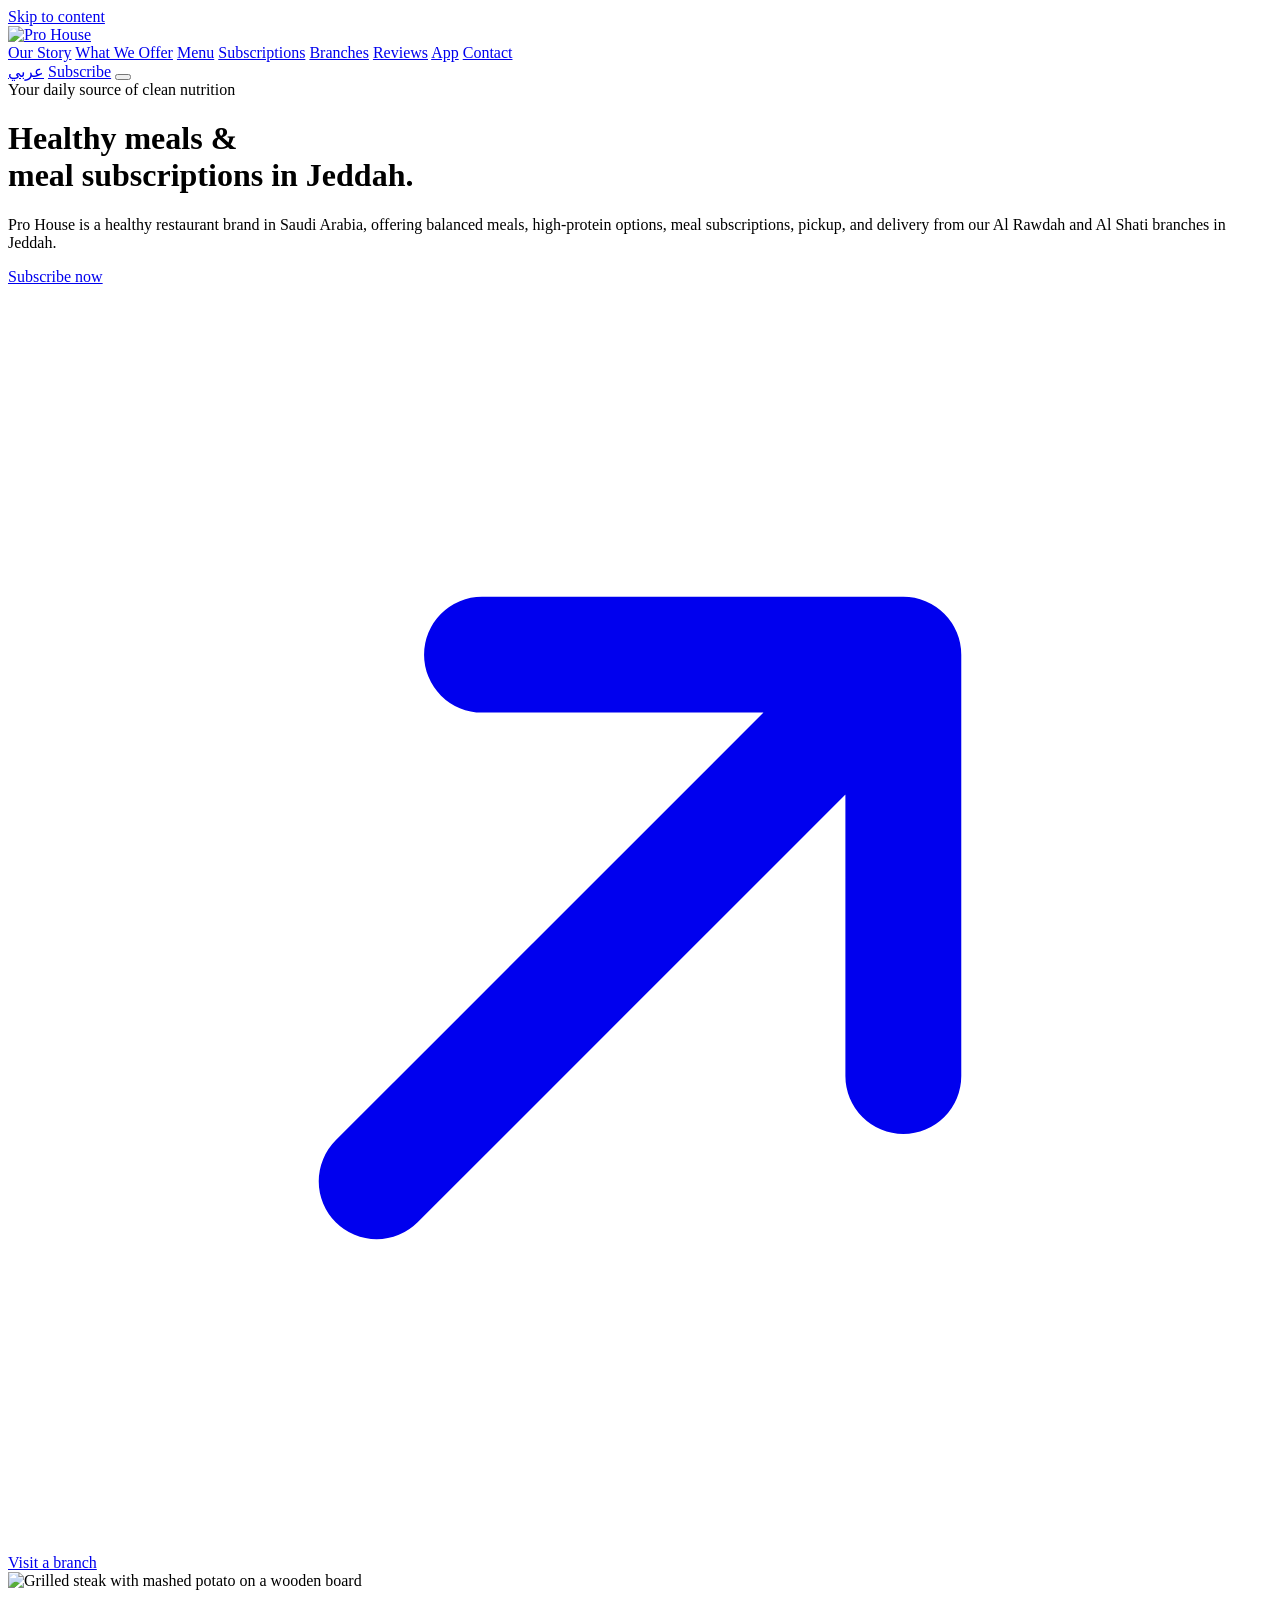
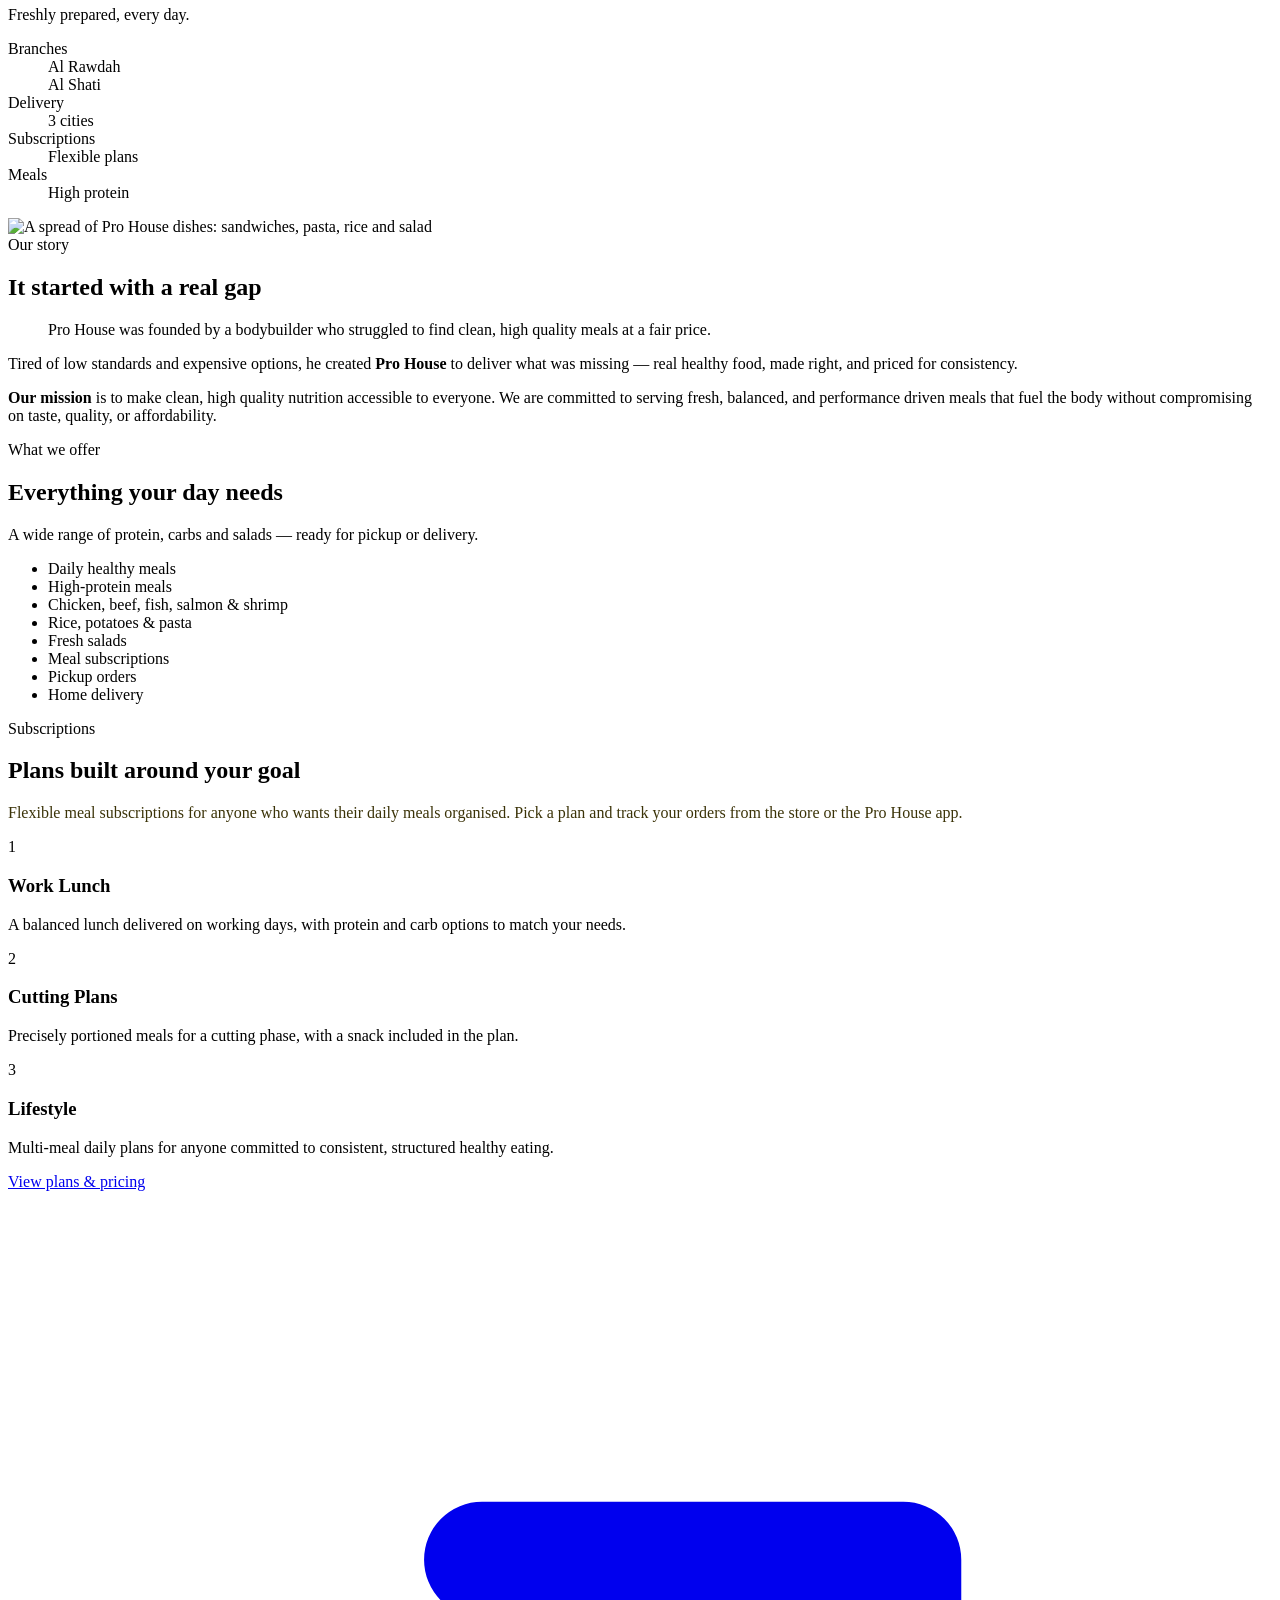
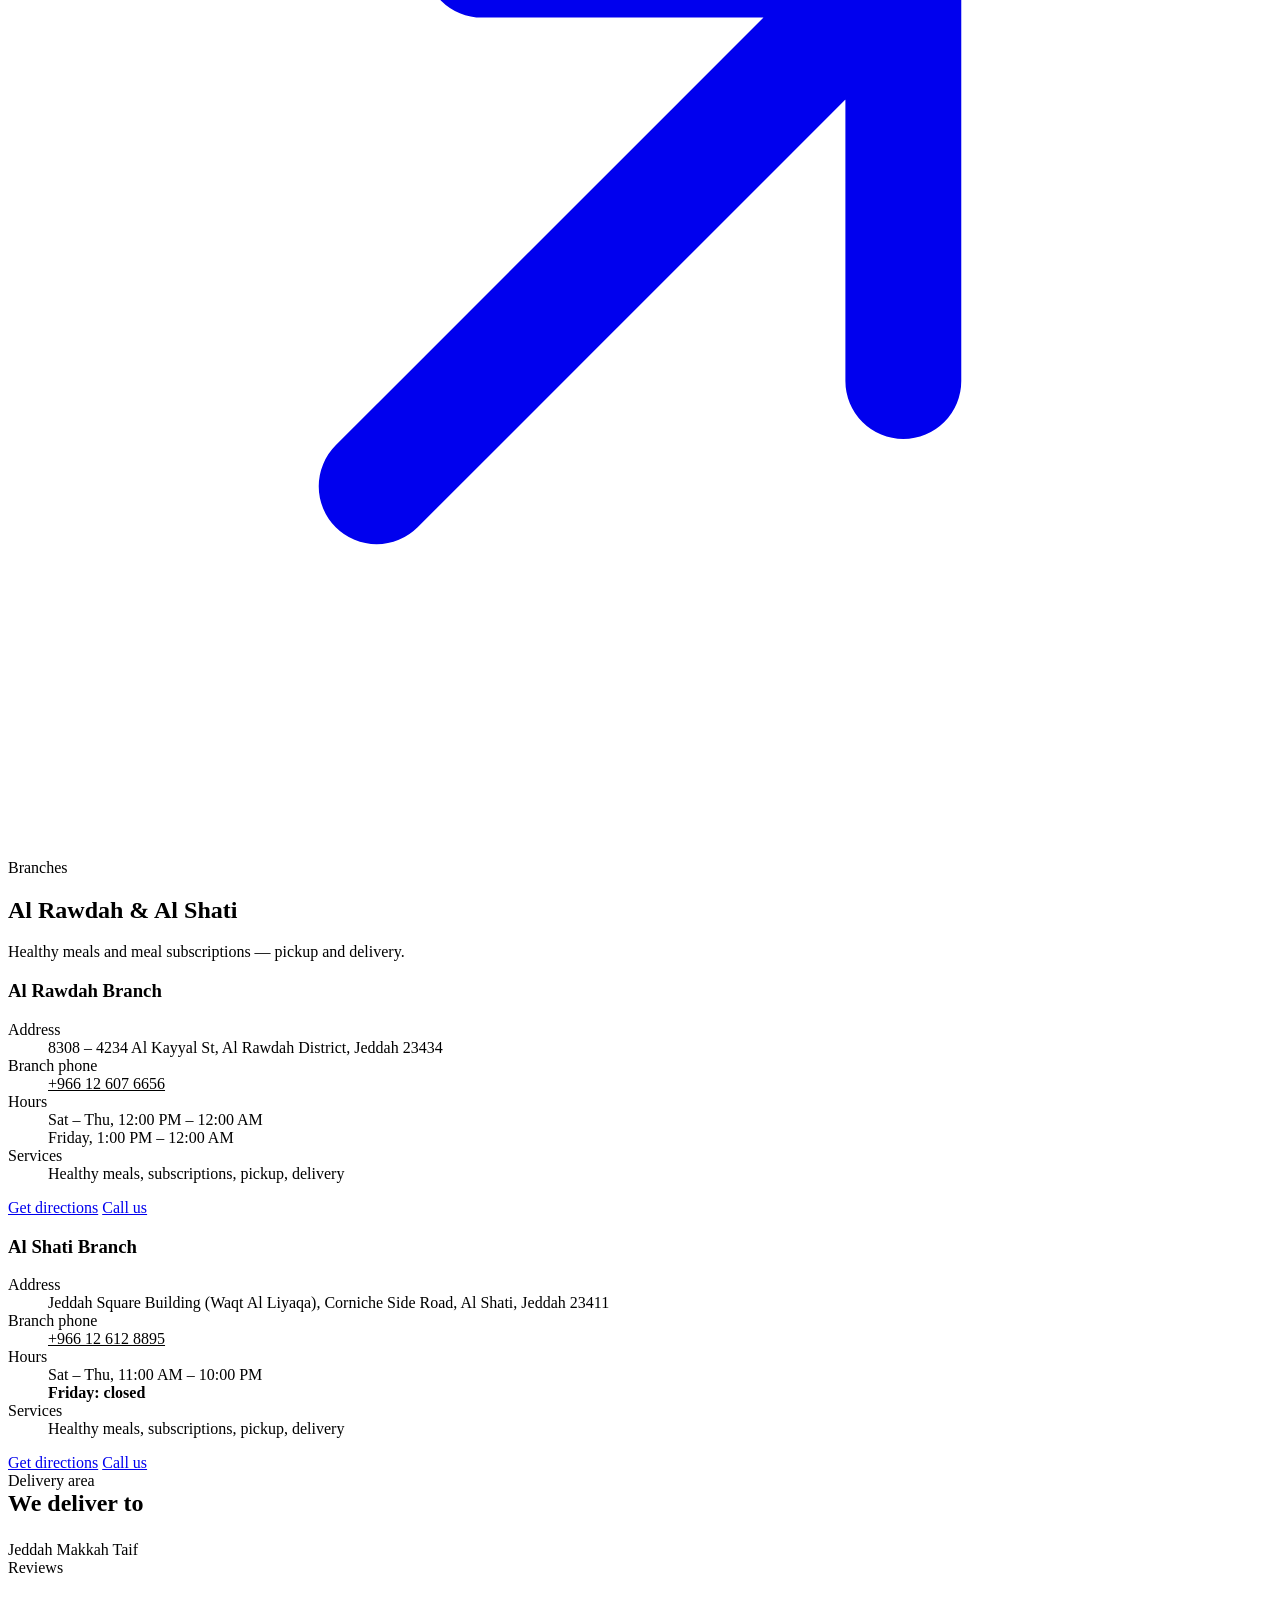
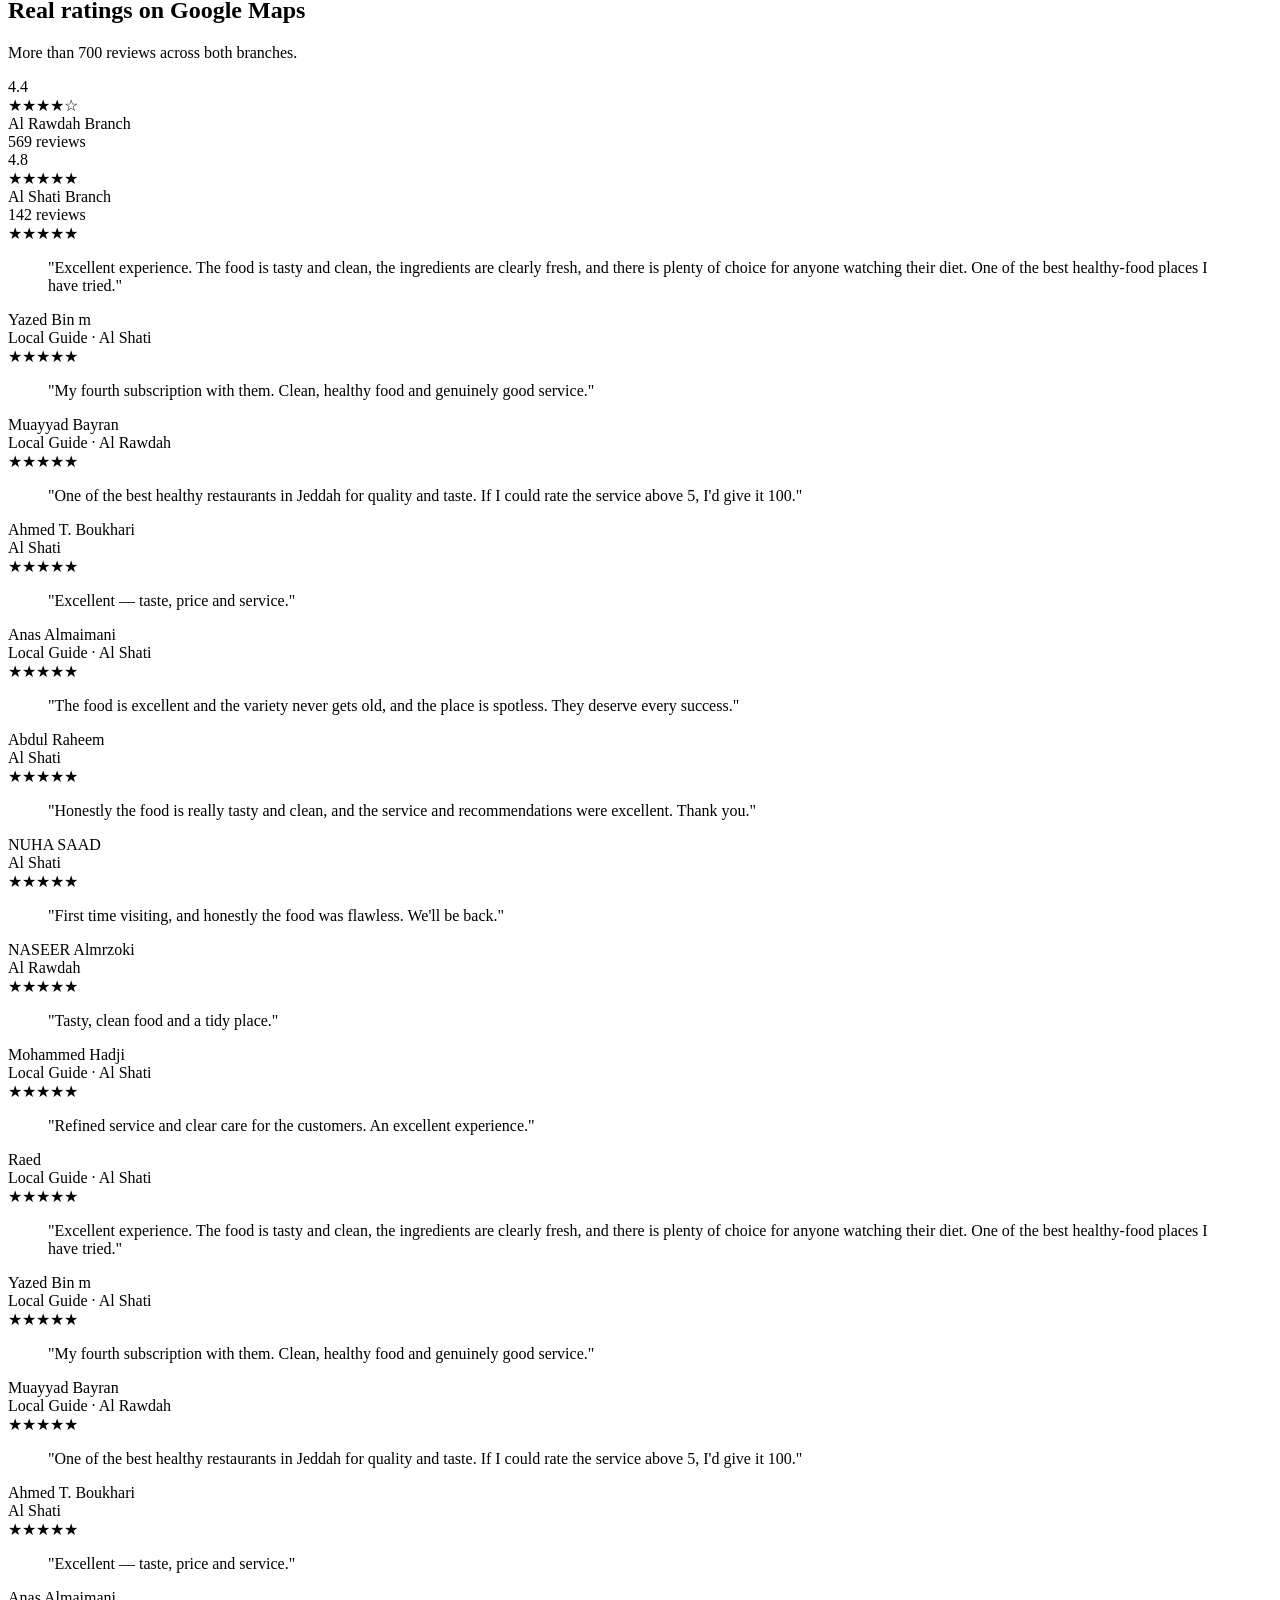
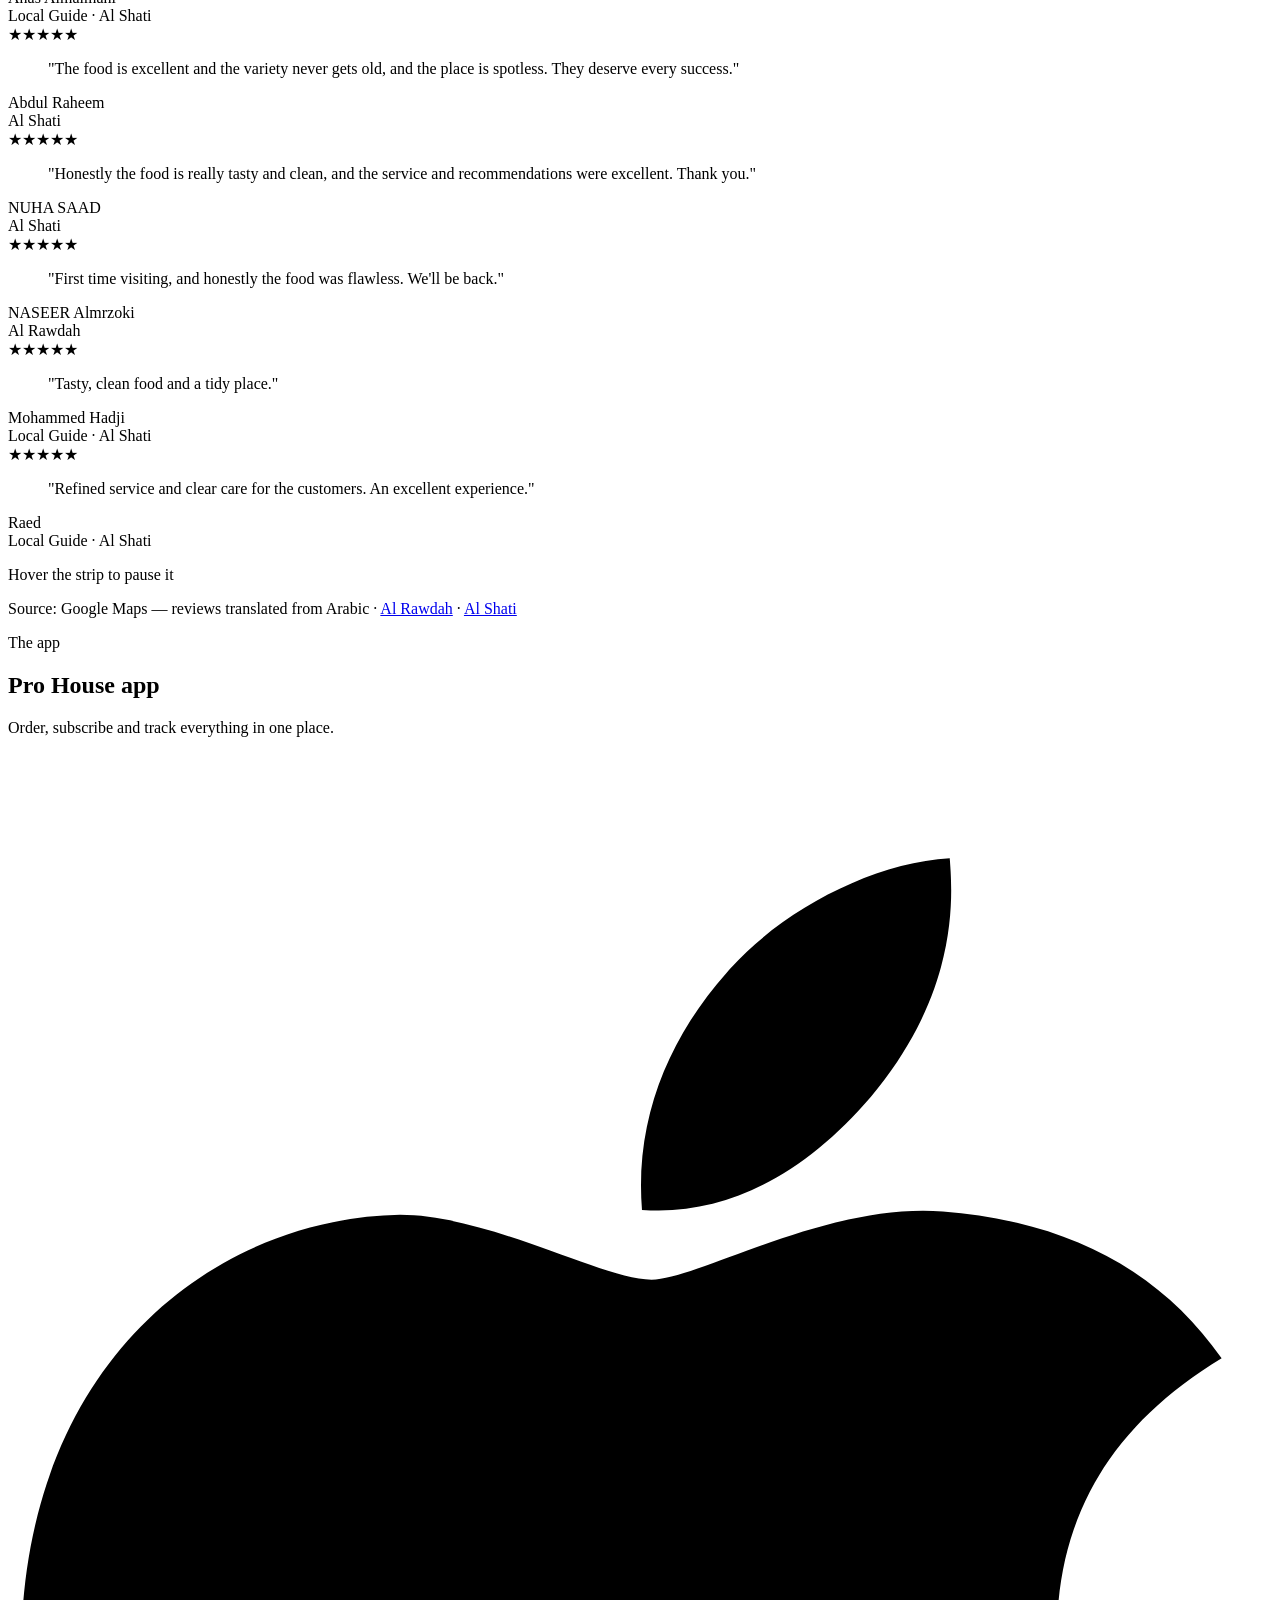
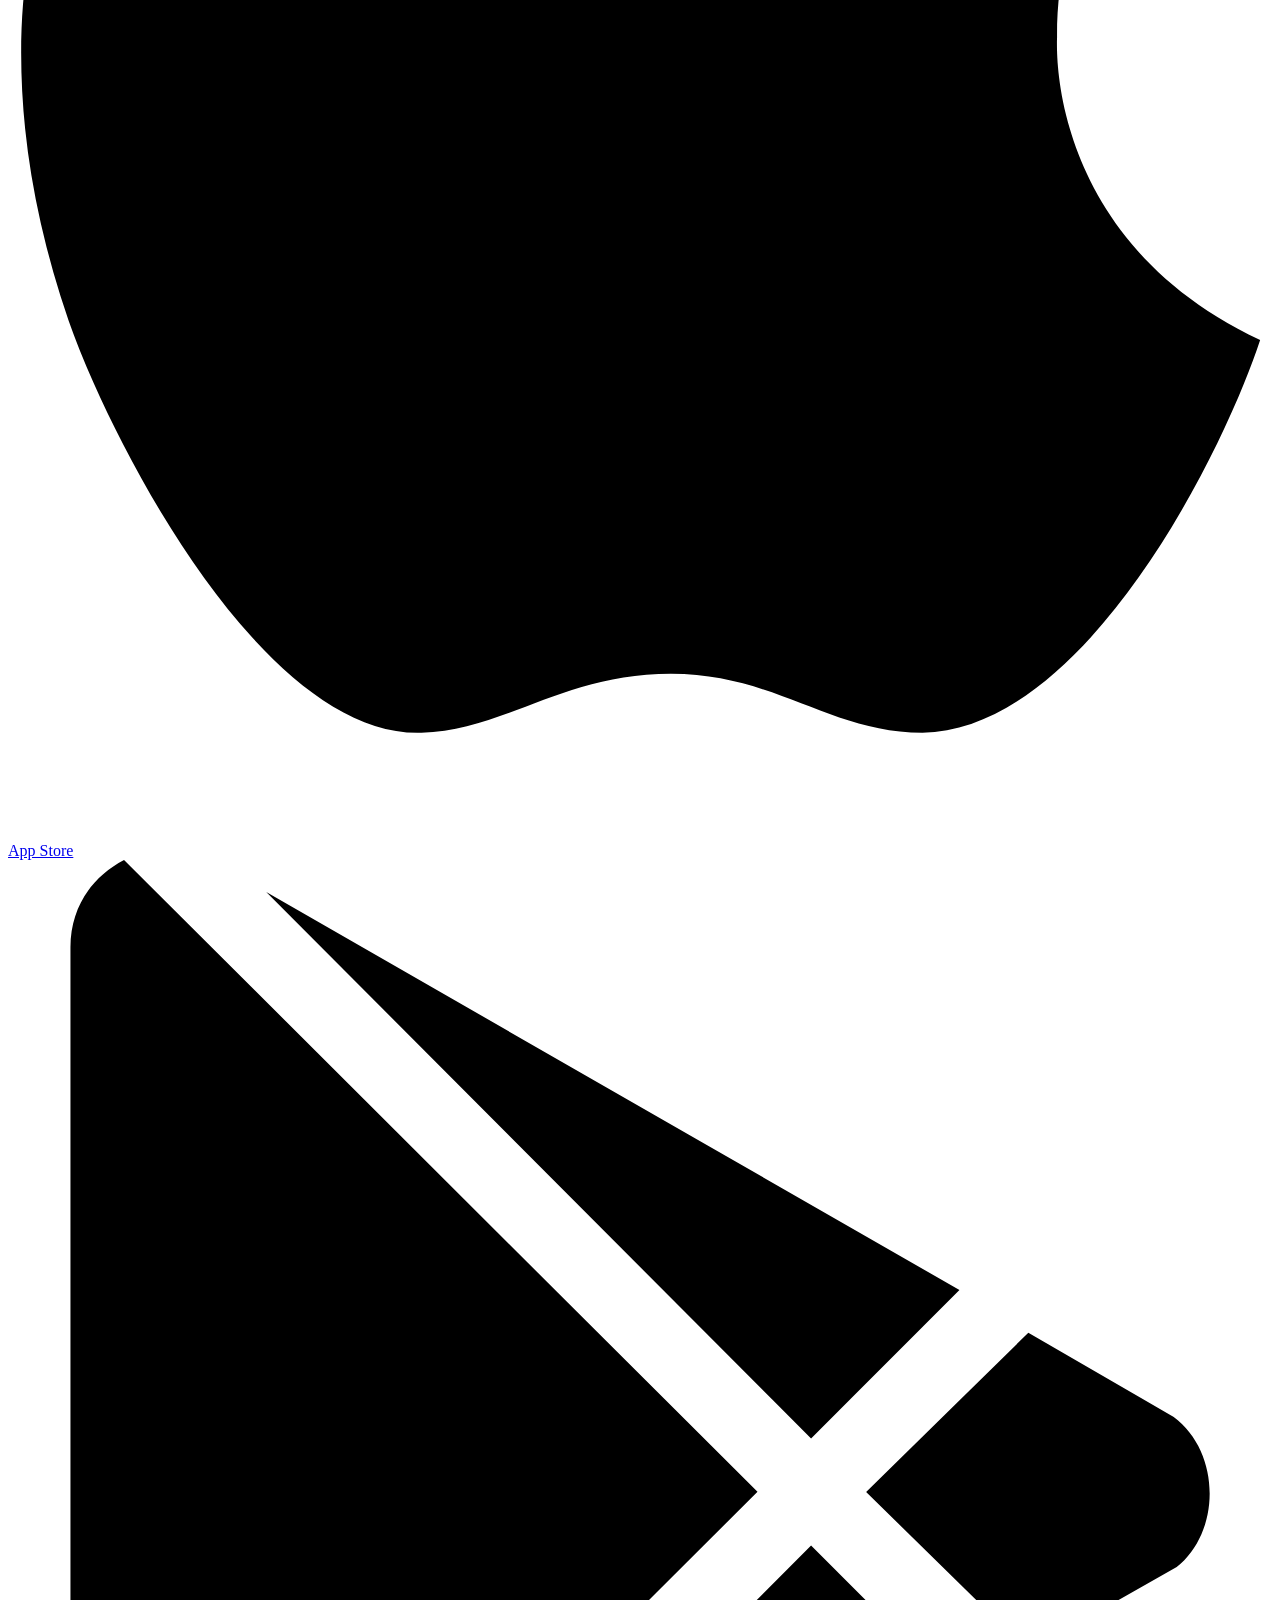
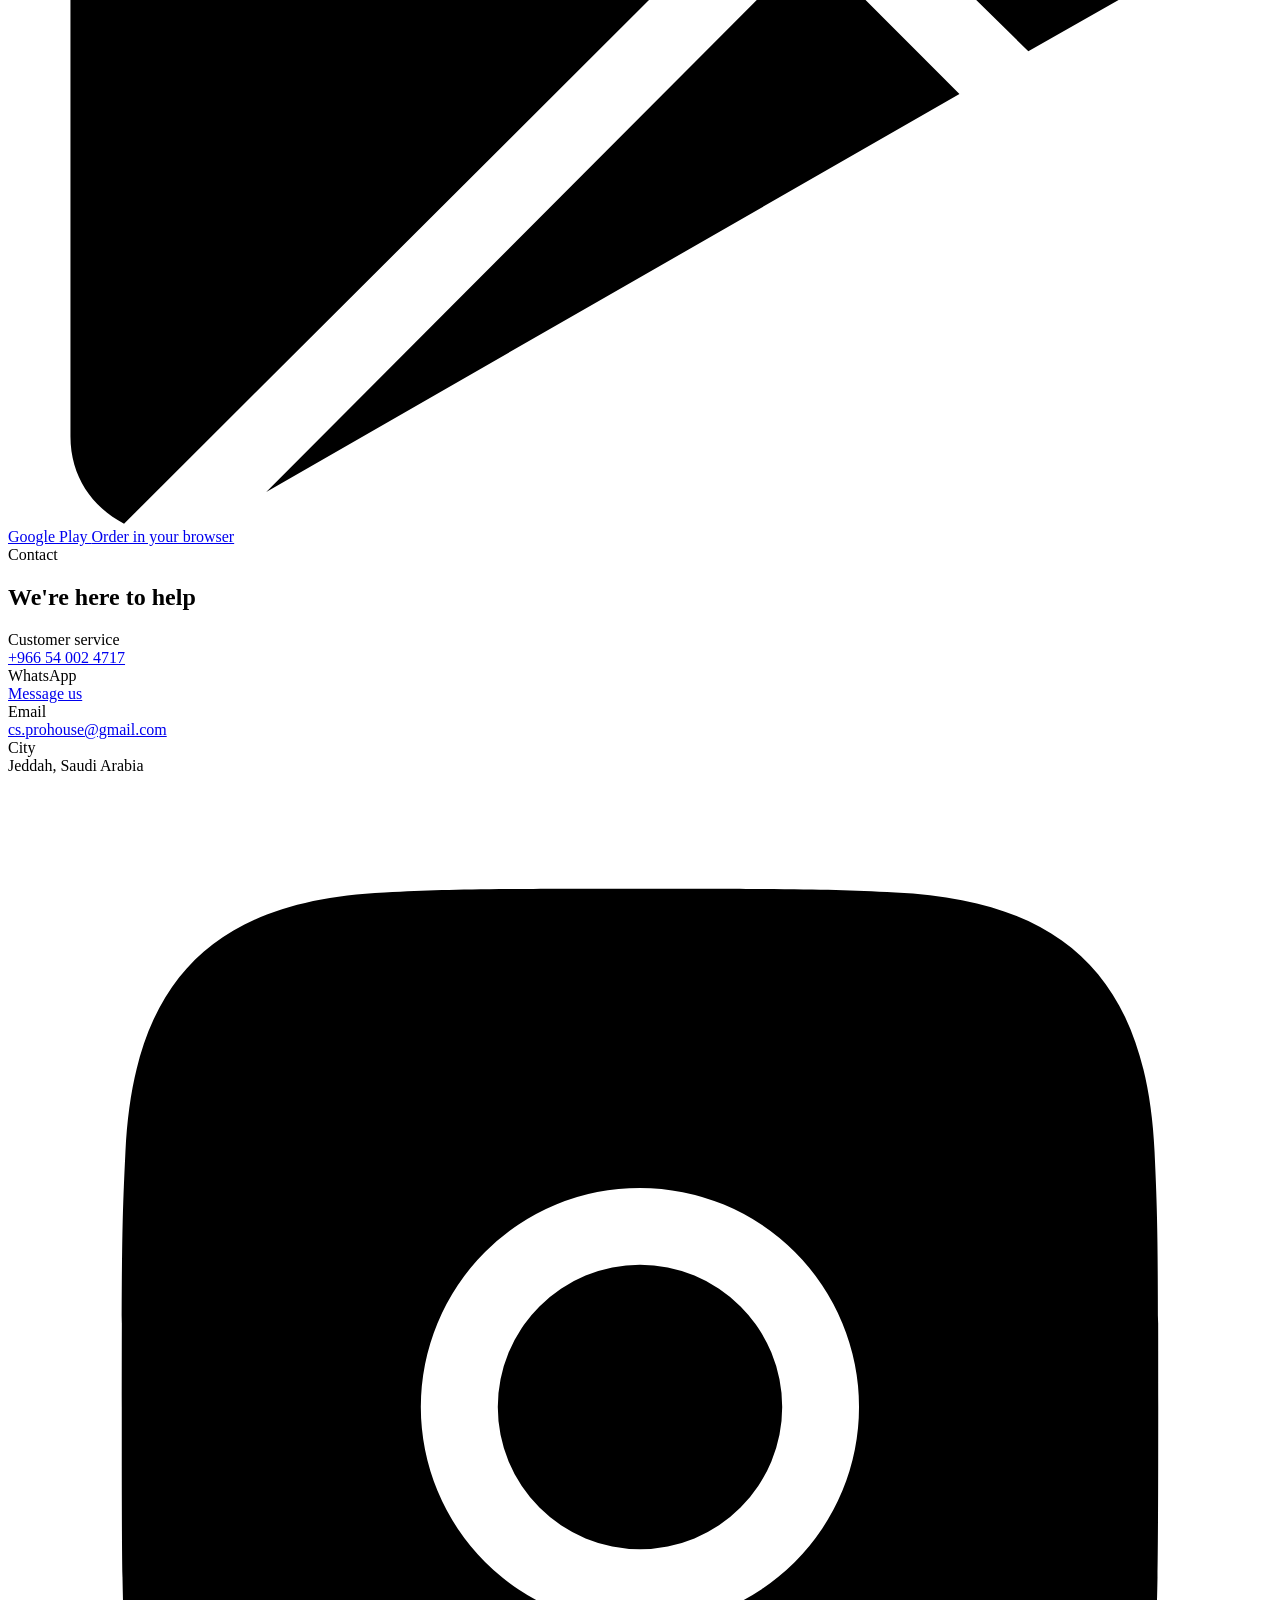
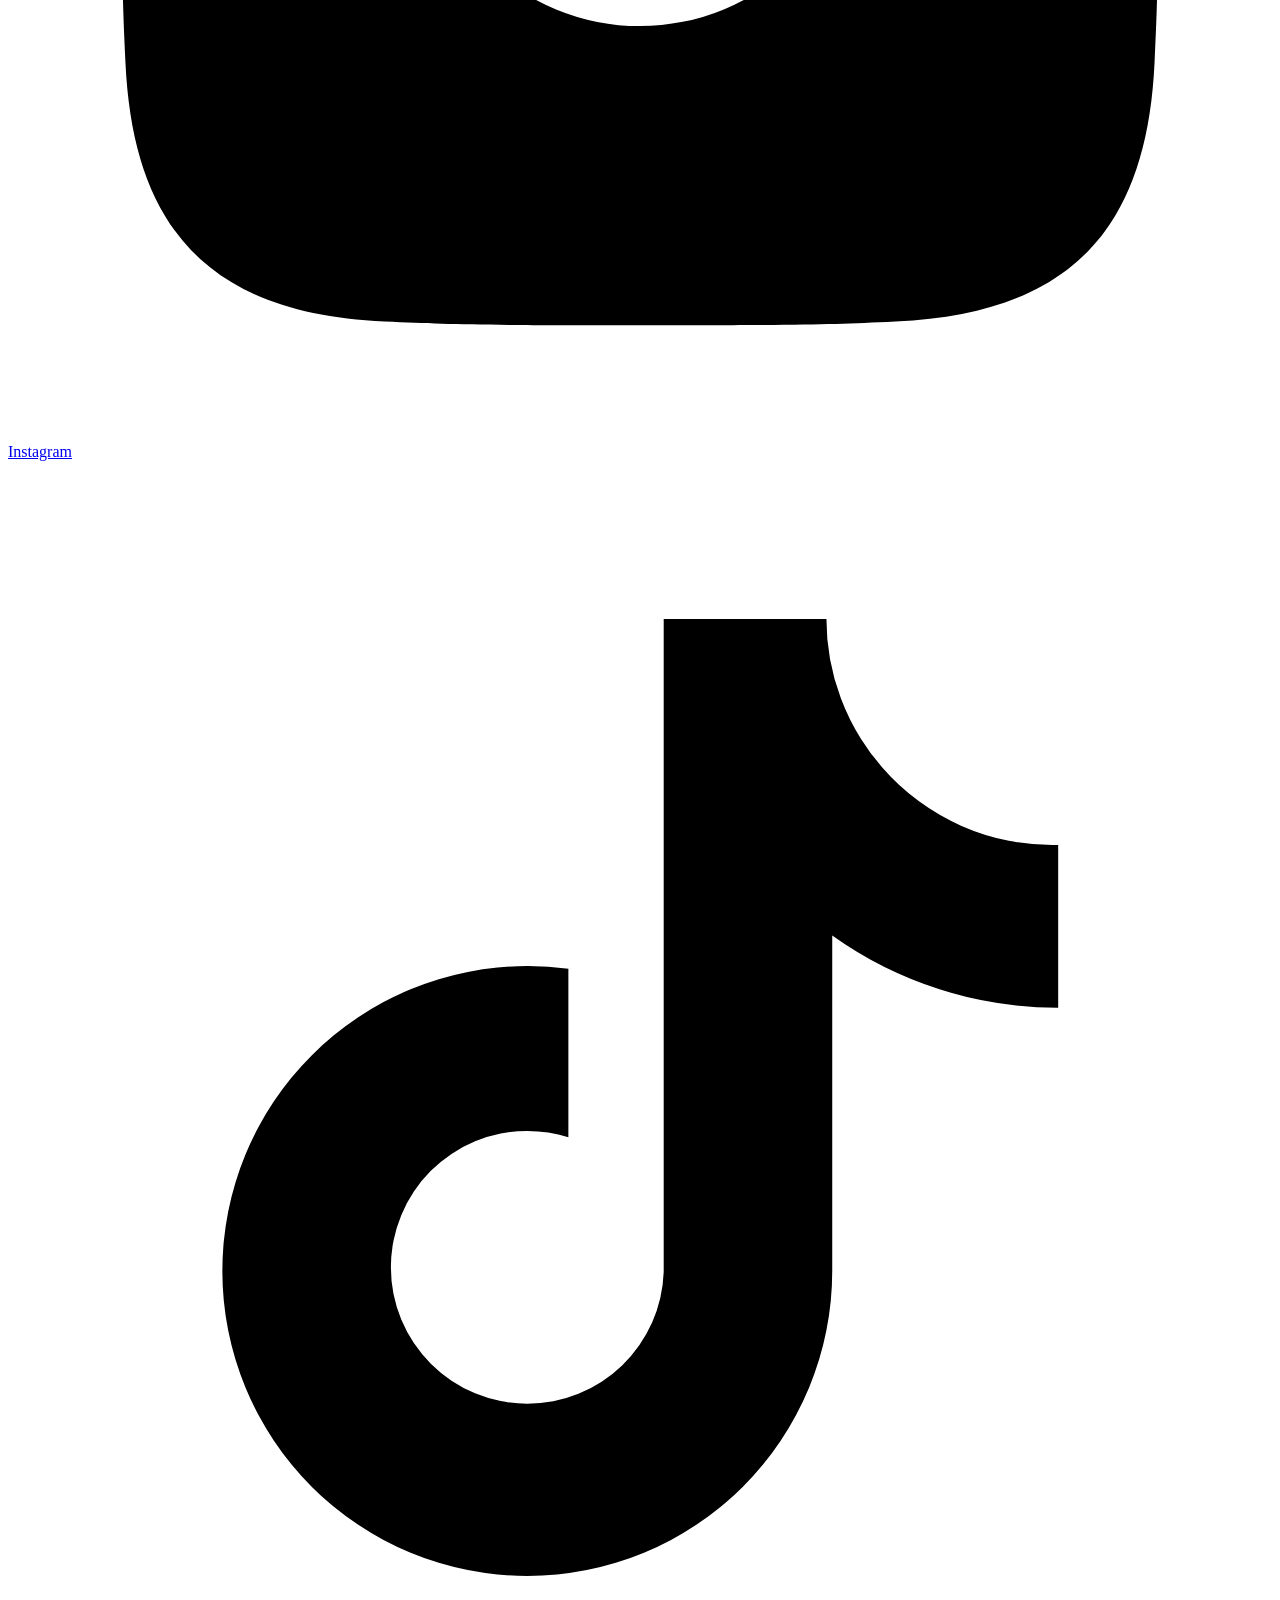
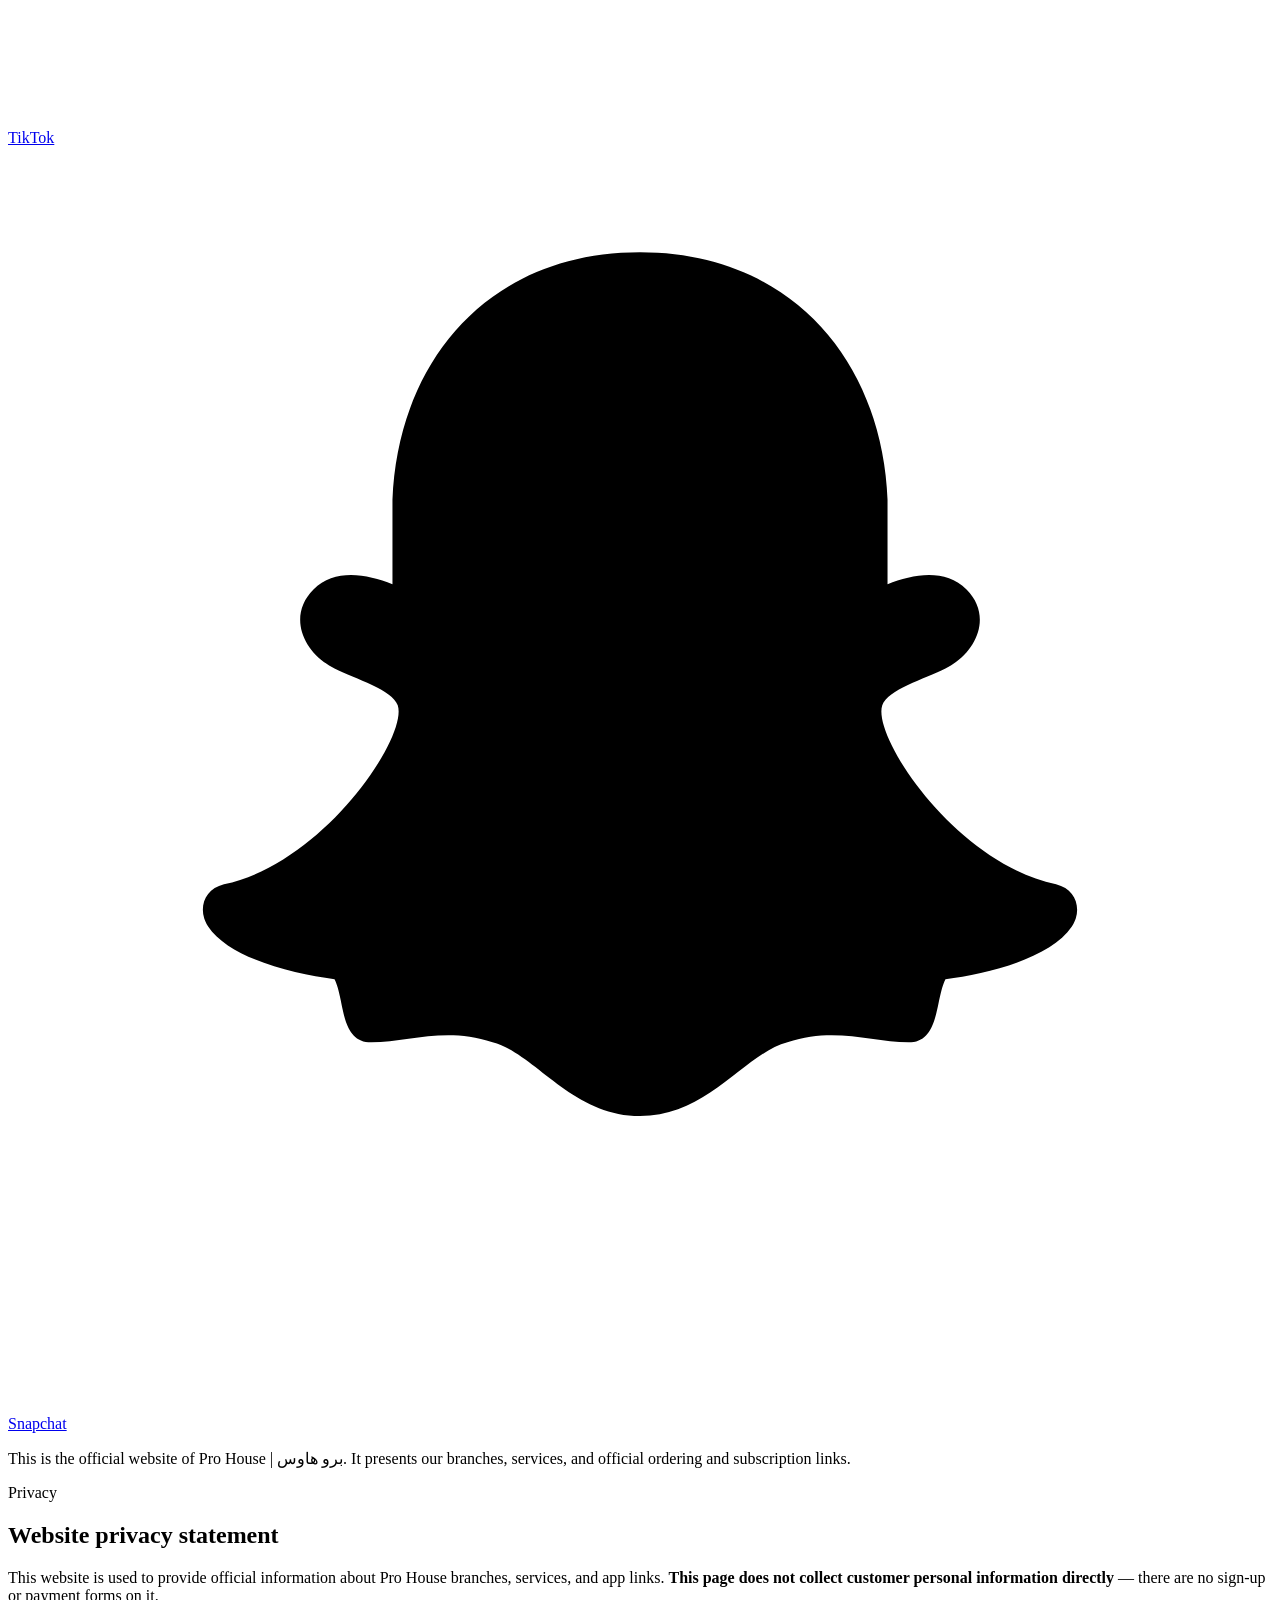
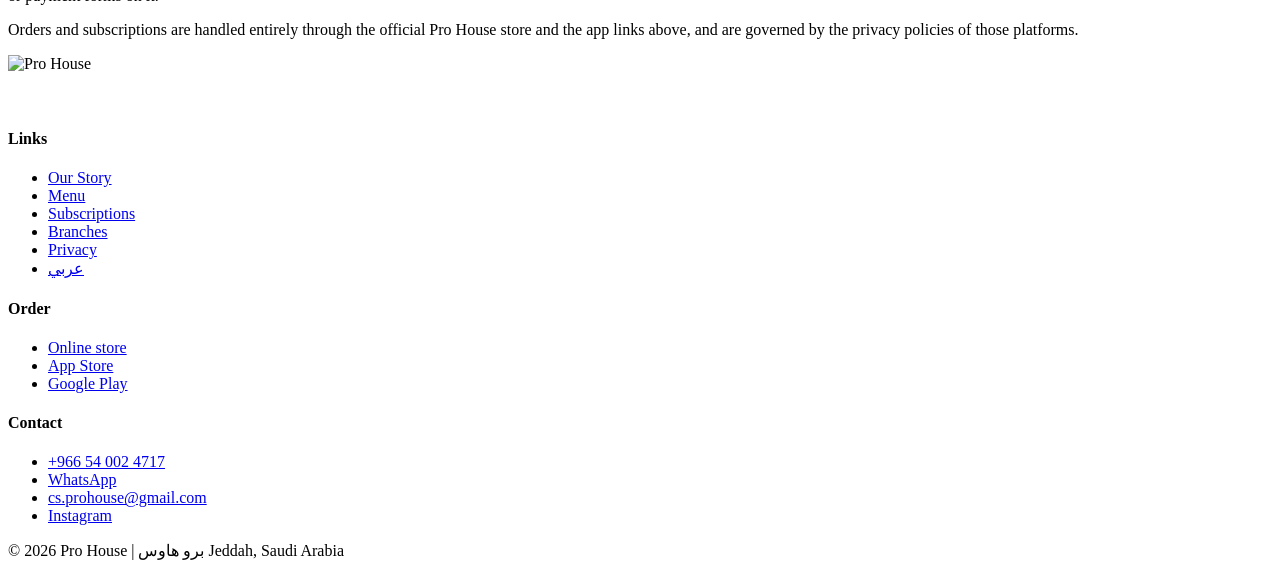
==== en/index.html @ 632ef882 "Improve local SEO and add branch landing pages" ====
<!DOCTYPE html>
<html lang="en" dir="ltr">
<head>
<meta charset="utf-8">
<meta name="viewport" content="width=device-width, initial-scale=1">

<!-- Live at https://prohouse-sa.github.io/en/
     If a custom domain is added later, search-and-replace that base URL here and in /index.html. -->

<meta name="google-site-verification" content="ZWYsqVeYjbXwPTWM77rFlO5Q5-U6uEDEeo4cfFVVYhA" />
<meta name="google-site-verification" content="vjXMc3RIHOM3m92mBqz0bJLC3P2terDLn8IVDStw_hU" />
<meta name="google-site-verification" content="google9a8d7f610cfa679c" />

<!-- Automatic Realtime Web Analytics -->
<script defer src="https://cdn.counter.dev/script.js" data-id="prohouse-sa" data-utcoffset="3"></script>
<script async src="https://www.googletagmanager.com/gtag/js?id=G-NGX6Q1TR8X"></script>
<script>
  window.dataLayer = window.dataLayer || [];
  function gtag(){dataLayer.push(arguments);}
  gtag('js', new Date());
  gtag('config', 'G-NGX6Q1TR8X');
</script>

<title>Healthy Meals &amp; Meal Subscriptions in Jeddah | Pro House</title>
<meta name="description" content="Pro House serves healthy high-protein meals and flexible meal subscriptions from Al Rawdah and Al Shati in Jeddah, with pickup and delivery.">
<link rel="canonical" href="https://prohouse-sa.github.io/en/">
<link rel="alternate" hreflang="ar" href="https://prohouse-sa.github.io/">
<link rel="alternate" hreflang="en" href="https://prohouse-sa.github.io/en/">
<link rel="alternate" hreflang="x-default" href="https://prohouse-sa.github.io/">

<meta property="og:type" content="website">
<meta property="og:locale" content="en_US">
<meta property="og:site_name" content="Pro House | برو هاوس">
<meta property="og:url" content="https://prohouse-sa.github.io/en/">
<meta property="og:title" content="Pro House — Clean, balanced nutrition in Jeddah">
<meta property="og:description" content="High-protein healthy meals and meal subscriptions. Delivery to Jeddah, Makkah and Taif.">
<meta property="og:image" content="https://prohouse-sa.github.io/assets/brand/og-image.jpg">
<meta name="twitter:card" content="summary_large_image">
<meta name="twitter:title" content="Healthy Meals &amp; Meal Subscriptions in Jeddah | Pro House">
<meta name="twitter:description" content="Healthy high-protein meals and meal subscriptions from two Jeddah branches.">
<meta name="twitter:image" content="https://prohouse-sa.github.io/assets/brand/og-image.jpg">
<meta name="theme-color" content="#F7DC4E">

<link rel="icon" href="../assets/brand/icon.png">
<link rel="apple-touch-icon" href="../assets/brand/icon-large.png">
<link rel="preload" as="image" href="../assets/brand/food-hero-en.jpg" fetchpriority="high">

<link rel="preconnect" href="https://fonts.googleapis.com">
<link rel="preconnect" href="https://fonts.gstatic.com" crossorigin>
<link rel="stylesheet" href="https://fonts.googleapis.com/css2?family=Anton&family=IBM+Plex+Sans+Arabic:wght@400;500;600;700&display=swap">
<link rel="stylesheet" href="../assets/style.css">
</head>
<body>

<a class="skip" href="#main">Skip to content</a>

<header class="site-header">
  <div class="wrap nav-bar">
    <a class="brand" href="#" aria-label="Pro House — home">
      <img src="../assets/brand/logo-on-light.png" alt="Pro House" width="85" height="56">
    </a>

    <nav class="nav-links" id="nav" aria-label="Main navigation">
      <a href="#story">Our Story</a>
      <a href="#offer">What We Offer</a>
      <a href="../menu/">Menu</a>
      <a href="#plans">Subscriptions</a>
      <a href="#branches">Branches</a>
      <a href="#reviews">Reviews</a>
      <a href="#app">App</a>
      <a href="#contact">Contact</a>
    </nav>

    <div class="nav-actions">
      <a class="lang-link" href="../" hreflang="ar" lang="ar">عربي</a>
      <a class="btn btn-yellow btn-sm" href="https://app.techrar.com/prohouse" target="_blank" rel="noopener">Subscribe</a>
      <button class="nav-toggle" aria-label="Menu" aria-expanded="false" aria-controls="nav">
        <span></span><span></span><span></span>
      </button>
    </div>
  </div>
</header>

<main id="main">

  <!-- ================================================= hero -->
  <div class="hero">
    <div class="blob hero-blob" aria-hidden="true"></div>
    <div class="dots hero-dots" aria-hidden="true"></div>

    <div class="wrap hero-inner">
      <div class="reveal">
        <span class="kicker">Your daily source of clean nutrition</span>
        <h1 class="display">Healthy meals &amp;<br>meal subscriptions in Jeddah.</h1>
        <p class="lede">
          Pro House is a healthy restaurant brand in Saudi Arabia, offering balanced meals,
          high-protein options, meal subscriptions, pickup, and delivery from our Al Rawdah
          and Al Shati branches in Jeddah.
        </p>
        <div class="hero-cta">
          <a class="btn btn-primary" href="https://app.techrar.com/prohouse" target="_blank" rel="noopener">
            Subscribe now
            <svg viewBox="0 0 24 24" aria-hidden="true"><path d="M7 17L17 7M17 7H9M17 7v8" stroke="currentColor" stroke-width="2.2" fill="none" stroke-linecap="round" stroke-linejoin="round"/></svg>
          </a>
          <a class="btn btn-outline" href="#branches">Visit a branch</a>
        </div>
      </div>

      <div class="hero-media wide reveal d1">
        <img src="../assets/brand/food-hero-en.jpg" alt="Grilled steak with mashed potato on a wooden board" width="635" height="572" fetchpriority="high">
        <p class="hero-badge">Freshly prepared, every day.</p>
      </div>
    </div>

    <div class="wrap">
      <dl class="facts reveal">
        <div><dt>Branches</dt><dd>Al Rawdah<br>Al Shati</dd></div>
        <div><dt>Delivery</dt><dd>3 cities</dd></div>
        <div><dt>Subscriptions</dt><dd>Flexible plans</dd></div>
        <div><dt>Meals</dt><dd>High protein</dd></div>
      </dl>
    </div>
  </div>

  <!-- ================================================= story -->
  <section id="story" class="band-cream">
    <div class="wrap story">
      <div class="story-media reveal">
        <img src="../assets/brand/food-story.jpg" alt="A spread of Pro House dishes: sandwiches, pasta, rice and salad" width="798" height="792" loading="lazy">
      </div>
      <div class="reveal d1">
        <span class="eyebrow">Our story</span>
        <h2 class="sec-title">It started with a real gap</h2>
        <blockquote>
          Pro House was founded by a bodybuilder who struggled to find clean,
          high quality meals at a fair price.
        </blockquote>
        <div class="prose">
          <p>
            Tired of low standards and expensive options, he created <strong>Pro House</strong>
            to deliver what was missing — real healthy food, made right, and priced for
            consistency.
          </p>
          <p>
            <strong>Our mission</strong> is to make clean, high quality nutrition accessible to
            everyone. We are committed to serving fresh, balanced, and performance driven meals
            that fuel the body without compromising on taste, quality, or affordability.
          </p>
        </div>
      </div>
    </div>
  </section>

  <!-- ================================================= offer -->
  <section id="offer">
    <div class="wrap">
      <div class="sec-head reveal">
        <span class="eyebrow">What we offer</span>
        <h2 class="sec-title">Everything your day needs</h2>
        <p class="sec-lede">A wide range of protein, carbs and salads — ready for pickup or delivery.</p>
      </div>
      <ul class="offer reveal d1">
        <li>Daily healthy meals</li>
        <li>High-protein meals</li>
        <li>Chicken, beef, fish, salmon &amp; shrimp</li>
        <li>Rice, potatoes &amp; pasta</li>
        <li>Fresh salads</li>
        <li>Meal subscriptions</li>
        <li>Pickup orders</li>
        <li>Home delivery</li>
      </ul>
    </div>
  </section>

  <!-- ================================================= plans -->
  <section id="plans" class="band-yellow">
    <div class="wrap">
      <div class="sec-head reveal">
        <span class="eyebrow">Subscriptions</span>
        <h2 class="sec-title">Plans built around your goal</h2>
        <p class="sec-lede" style="color:#3B3308">
          Flexible meal subscriptions for anyone who wants their daily meals organised.
          Pick a plan and track your orders from the store or the Pro House app.
        </p>
      </div>

      <div class="grid grid-3">
        <article class="card reveal">
          <div class="card-num" aria-hidden="true">1</div>
          <h3>Work Lunch</h3>
          <p>A balanced lunch delivered on working days, with protein and carb options to match your needs.</p>
        </article>
        <article class="card reveal d1">
          <div class="card-num" aria-hidden="true">2</div>
          <h3>Cutting Plans</h3>
          <p>Precisely portioned meals for a cutting phase, with a snack included in the plan.</p>
        </article>
        <article class="card reveal d2">
          <div class="card-num" aria-hidden="true">3</div>
          <h3>Lifestyle</h3>
          <p>Multi-meal daily plans for anyone committed to consistent, structured healthy eating.</p>
        </article>
      </div>

      <div class="hero-cta reveal d1" style="margin-top:var(--s7)">
        <a class="btn btn-primary" href="https://app.techrar.com/prohouse" target="_blank" rel="noopener">
          View plans &amp; pricing
          <svg viewBox="0 0 24 24" aria-hidden="true"><path d="M7 17L17 7M17 7H9M17 7v8" stroke="currentColor" stroke-width="2.2" fill="none" stroke-linecap="round" stroke-linejoin="round"/></svg>
        </a>
      </div>
    </div>
  </section>

  <!-- ================================================= branches -->
  <section id="branches">
    <div class="wrap">
      <div class="sec-head reveal">
        <span class="eyebrow">Branches</span>
        <h2 class="sec-title">Al Rawdah &amp; Al Shati</h2>
        <p class="sec-lede">Healthy meals and meal subscriptions — pickup and delivery.</p>
      </div>

      <div class="grid grid-2">
        <article class="card branch reveal">
          <h3>Al Rawdah Branch</h3>
          <dl>
            <div class="row"><dt>Address</dt><dd>8308 – 4234 Al Kayyal St, Al Rawdah District, Jeddah 23434</dd></div>
            <div class="row"><dt>Branch phone</dt><dd><a href="tel:+966126076656" style="color:inherit">+966 12 607 6656</a></dd></div>
            <div class="row"><dt>Hours</dt><dd>Sat – Thu, 12:00&nbsp;PM – 12:00&nbsp;AM<br>Friday, 1:00&nbsp;PM – 12:00&nbsp;AM</dd></div>
            <div class="row"><dt>Services</dt><dd>Healthy meals, subscriptions, pickup, delivery</dd></div>
          </dl>
          <div class="branch-actions">
            <a class="btn btn-yellow btn-sm" href="https://share.google/TN9PJQJbChfOfg7oV" target="_blank" rel="noopener">Get directions</a>
            <a class="btn btn-outline btn-sm" href="tel:+966126076656">Call us</a>
          </div>
        </article>

        <article class="card branch reveal d1">
          <h3>Al Shati Branch</h3>
          <dl>
            <div class="row"><dt>Address</dt><dd>Jeddah Square Building (Waqt Al Liyaqa), Corniche Side Road, Al Shati, Jeddah 23411</dd></div>
            <!-- Opening hours: replace this line once Ziyad confirms them -->
            <div class="row"><dt>Branch phone</dt><dd><a href="tel:+966126128895" style="color:inherit">+966 12 612 8895</a></dd></div>
            <div class="row"><dt>Hours</dt><dd>Sat – Thu, 11:00&nbsp;AM – 10:00&nbsp;PM<br><strong>Friday: closed</strong></dd></div>
            <div class="row"><dt>Services</dt><dd>Healthy meals, subscriptions, pickup, delivery</dd></div>
          </dl>
          <div class="branch-actions">
            <a class="btn btn-yellow btn-sm" href="https://g.co/kgs/Lj52D1W" target="_blank" rel="noopener">Get directions</a>
            <a class="btn btn-outline btn-sm" href="tel:+966126128895">Call us</a>
          </div>
        </article>
      </div>

      <div class="reveal d1" style="margin-top:var(--s8)">
        <span class="eyebrow">Delivery area</span>
        <h3 style="font-size:24px;font-weight:800;margin-top:var(--s3)">We deliver to</h3>
        <div class="cities">
          <span class="city">Jeddah</span>
          <span class="city">Makkah</span>
          <span class="city">Taif</span>
        </div>
      </div>
    </div>
  </section>

  <!-- ================================================= reviews -->
  <section id="reviews" class="band-cream">
    <div class="wrap">
      <div class="sec-head reveal">
        <span class="eyebrow">Reviews</span>
        <h2 class="sec-title">Real ratings on Google Maps</h2>
        <p class="sec-lede">More than 700 reviews across both branches.</p>
      </div>

      <div class="ratings reveal d1">
        <div class="rating-card">
          <div class="score">4.4</div>
          <div class="stars" aria-hidden="true">★★★★☆</div>
          <div class="who">Al Rawdah Branch</div>
          <div class="count">569 reviews</div>
        </div>
        <div class="rating-card">
          <div class="score">4.8</div>
          <div class="stars" aria-hidden="true">★★★★★</div>
          <div class="who">Al Shati Branch</div>
          <div class="count">142 reviews</div>
        </div>
      </div>

      <div class="marquee reveal d2">
        <div class="marquee-track">
          <!-- set 1 — the real, readable one -->
          <article class="review"><div class="stars" aria-label="Five out of five stars">★★★★★</div><blockquote>"Excellent experience. The food is tasty and clean, the ingredients are clearly fresh, and there is plenty of choice for anyone watching their diet. One of the best healthy-food places I have tried."</blockquote><div><div class="by">Yazed Bin m</div><div class="meta">Local Guide · Al Shati</div></div></article>
          <article class="review"><div class="stars" aria-label="Five out of five stars">★★★★★</div><blockquote>"My fourth subscription with them. Clean, healthy food and genuinely good service."</blockquote><div><div class="by">Muayyad Bayran</div><div class="meta">Local Guide · Al Rawdah</div></div></article>
          <article class="review"><div class="stars" aria-label="Five out of five stars">★★★★★</div><blockquote>"One of the best healthy restaurants in Jeddah for quality and taste. If I could rate the service above 5, I'd give it 100."</blockquote><div><div class="by">Ahmed T. Boukhari</div><div class="meta">Al Shati</div></div></article>
          <article class="review"><div class="stars" aria-label="Five out of five stars">★★★★★</div><blockquote>"Excellent — taste, price and service."</blockquote><div><div class="by">Anas Almaimani</div><div class="meta">Local Guide · Al Shati</div></div></article>
          <article class="review"><div class="stars" aria-label="Five out of five stars">★★★★★</div><blockquote>"The food is excellent and the variety never gets old, and the place is spotless. They deserve every success."</blockquote><div><div class="by">Abdul Raheem</div><div class="meta">Al Shati</div></div></article>
          <article class="review"><div class="stars" aria-label="Five out of five stars">★★★★★</div><blockquote>"Honestly the food is really tasty and clean, and the service and recommendations were excellent. Thank you."</blockquote><div><div class="by">NUHA SAAD</div><div class="meta">Al Shati</div></div></article>
          <article class="review"><div class="stars" aria-label="Five out of five stars">★★★★★</div><blockquote>"First time visiting, and honestly the food was flawless. We'll be back."</blockquote><div><div class="by">NASEER Almrzoki</div><div class="meta">Al Rawdah</div></div></article>
          <article class="review"><div class="stars" aria-label="Five out of five stars">★★★★★</div><blockquote>"Tasty, clean food and a tidy place."</blockquote><div><div class="by">Mohammed Hadji</div><div class="meta">Local Guide · Al Shati</div></div></article>
          <article class="review"><div class="stars" aria-label="Five out of five stars">★★★★★</div><blockquote>"Refined service and clear care for the customers. An excellent experience."</blockquote><div><div class="by">Raed</div><div class="meta">Local Guide · Al Shati</div></div></article>

          <!-- set 2 — duplicate, purely visual, hidden from assistive tech -->
          <article class="review" aria-hidden="true"><div class="stars">★★★★★</div><blockquote>"Excellent experience. The food is tasty and clean, the ingredients are clearly fresh, and there is plenty of choice for anyone watching their diet. One of the best healthy-food places I have tried."</blockquote><div><div class="by">Yazed Bin m</div><div class="meta">Local Guide · Al Shati</div></div></article>
          <article class="review" aria-hidden="true"><div class="stars">★★★★★</div><blockquote>"My fourth subscription with them. Clean, healthy food and genuinely good service."</blockquote><div><div class="by">Muayyad Bayran</div><div class="meta">Local Guide · Al Rawdah</div></div></article>
          <article class="review" aria-hidden="true"><div class="stars">★★★★★</div><blockquote>"One of the best healthy restaurants in Jeddah for quality and taste. If I could rate the service above 5, I'd give it 100."</blockquote><div><div class="by">Ahmed T. Boukhari</div><div class="meta">Al Shati</div></div></article>
          <article class="review" aria-hidden="true"><div class="stars">★★★★★</div><blockquote>"Excellent — taste, price and service."</blockquote><div><div class="by">Anas Almaimani</div><div class="meta">Local Guide · Al Shati</div></div></article>
          <article class="review" aria-hidden="true"><div class="stars">★★★★★</div><blockquote>"The food is excellent and the variety never gets old, and the place is spotless. They deserve every success."</blockquote><div><div class="by">Abdul Raheem</div><div class="meta">Al Shati</div></div></article>
          <article class="review" aria-hidden="true"><div class="stars">★★★★★</div><blockquote>"Honestly the food is really tasty and clean, and the service and recommendations were excellent. Thank you."</blockquote><div><div class="by">NUHA SAAD</div><div class="meta">Al Shati</div></div></article>
          <article class="review" aria-hidden="true"><div class="stars">★★★★★</div><blockquote>"First time visiting, and honestly the food was flawless. We'll be back."</blockquote><div><div class="by">NASEER Almrzoki</div><div class="meta">Al Rawdah</div></div></article>
          <article class="review" aria-hidden="true"><div class="stars">★★★★★</div><blockquote>"Tasty, clean food and a tidy place."</blockquote><div><div class="by">Mohammed Hadji</div><div class="meta">Local Guide · Al Shati</div></div></article>
          <article class="review" aria-hidden="true"><div class="stars">★★★★★</div><blockquote>"Refined service and clear care for the customers. An excellent experience."</blockquote><div><div class="by">Raed</div><div class="meta">Local Guide · Al Shati</div></div></article>
        </div>
      </div>
      <p class="marquee-hint reveal">Hover the strip to pause it</p>

      <p class="source-note reveal">
        Source: Google Maps — reviews translated from Arabic ·
        <a href="https://share.google/TN9PJQJbChfOfg7oV" target="_blank" rel="noopener">Al Rawdah</a>
        ·
        <a href="https://g.co/kgs/Lj52D1W" target="_blank" rel="noopener">Al Shati</a>
      </p>
    </div>
  </section>

  <!-- ================================================= app -->
  <section id="app" class="band-black">
    <div class="wrap">
      <div class="sec-head reveal">
        <span class="eyebrow">The app</span>
        <h2 class="sec-title">Pro House app</h2>
        <p class="sec-lede">Order, subscribe and track everything in one place.</p>
      </div>
      <div class="apps reveal d1">
        <a class="btn btn-yellow" href="https://apps.apple.com/sa/app/pro-house-%D8%A8%D8%B1%D9%88-%D9%87%D8%A7%D9%88%D8%B3/id6466739432?l=ar" target="_blank" rel="noopener">
          <svg viewBox="0 0 384 512" aria-hidden="true"><path d="M318.7 268.7c-.2-36.7 16.4-64.4 50-84.8-18.8-26.9-47.2-41.7-84.7-44.6-35.5-2.8-74.3 20.7-88.5 20.7-15 0-49.4-19.7-76.4-19.7C63.3 141.2 4 184.8 4 273.5q0 39.3 14.4 81.2c12.8 36.7 59 126.7 107.2 125.2 25.2-.6 43-17.9 75.8-17.9 31.8 0 48.3 17.9 76.4 17.9 48.6-.7 90.4-82.5 102.6-119.3-65.2-30.7-61.7-90-61.7-91.9zm-56.6-164.2c27.3-32.4 24.8-61.9 24-72.5-24.1 1.4-52 16.4-67.9 34.9-17.5 19.8-27.8 44.3-25.6 71.9 26.1 2 49.9-11.4 69.5-34.3z"/></svg>
          App Store
        </a>
        <a class="btn btn-yellow" href="https://play.google.com/store/apps/details?id=com.yumealz.prohouse" target="_blank" rel="noopener">
          <svg viewBox="0 0 512 512" aria-hidden="true"><path d="M325.3 234.3L104.6 13l280.8 161.2-60.1 60.1zM47 0C34 6.8 25.3 19.2 25.3 35.3v441.3c0 16.1 8.7 28.5 21.7 35.3l256.6-256L47 0zm425.2 225.6l-58.9-34.1-65.7 64.5 65.7 64.5 60.1-34.1c18-14.3 18-46.5-1.2-60.8zM104.6 499l280.8-161.2-60.1-60.1L104.6 499z"/></svg>
          Google Play
        </a>
        <a class="btn btn-outline" href="https://app.techrar.com/prohouse" target="_blank" rel="noopener">Order in your browser</a>
      </div>
    </div>
  </section>

  <!-- ================================================= contact -->
  <section id="contact">
    <div class="wrap">
      <div class="sec-head reveal">
        <span class="eyebrow">Contact</span>
        <h2 class="sec-title">We're here to help</h2>
      </div>

      <div class="contact-grid reveal d1">
        <div class="contact-card">
          <div class="label">Customer service</div>
          <div class="value"><a href="tel:+966540024717">+966 54 002 4717</a></div>
        </div>
        <div class="contact-card">
          <div class="label">WhatsApp</div>
          <div class="value"><a href="https://iwtsp.com/966540024717" target="_blank" rel="noopener">Message us</a></div>
        </div>
        <div class="contact-card">
          <div class="label">Email</div>
          <div class="value"><a href="mailto:cs.prohouse@gmail.com">cs.prohouse@gmail.com</a></div>
        </div>
        <div class="contact-card">
          <div class="label">City</div>
          <div class="value">Jeddah, Saudi Arabia</div>
        </div>
      </div>

      <div class="socials reveal d2">
        <a class="social" href="https://www.instagram.com/prohouse.sa/" target="_blank" rel="noopener">
          <svg viewBox="0 0 24 24" aria-hidden="true"><path d="M12 2.16c3.2 0 3.58.01 4.85.07 3.25.15 4.77 1.69 4.92 4.92.06 1.27.07 1.65.07 4.85s-.01 3.58-.07 4.85c-.15 3.23-1.66 4.77-4.92 4.92-1.27.06-1.65.07-4.85.07s-3.58-.01-4.85-.07c-3.26-.15-4.77-1.7-4.92-4.92-.06-1.27-.07-1.65-.07-4.85s.01-3.58.07-4.85C2.38 3.92 3.89 2.38 7.15 2.23 8.42 2.17 8.8 2.16 12 2.16zm0 5.68a4.16 4.16 0 100 8.32 4.16 4.16 0 000-8.32zm0 6.86a2.7 2.7 0 110-5.4 2.7 2.7 0 010 5.4zm5.34-7.03a.97.97 0 11-1.94 0 .97.97 0 011.94 0z"/></svg>
          Instagram
        </a>
        <a class="social" href="https://www.tiktok.com/@prohouse.sa" target="_blank" rel="noopener">
          <svg viewBox="0 0 24 24" aria-hidden="true"><path d="M16.6 5.82A4.28 4.28 0 0115.54 3h-3.09v12.4a2.59 2.59 0 01-2.59 2.5 2.59 2.59 0 110-5.18c.27 0 .53.04.78.12v-3.2a5.86 5.86 0 00-.78-.05 5.79 5.79 0 105.79 5.79V9.01a7.35 7.35 0 004.29 1.37V7.29a4.28 4.28 0 01-3.34-1.47z"/></svg>
          TikTok
        </a>
        <a class="social" href="https://snapchat.com/t/CPG6evAH" target="_blank" rel="noopener">
          <svg viewBox="0 0 24 24" aria-hidden="true"><path d="M12 2c2.9 0 4.6 2.1 4.7 4.7v1.6c.5-.2 1.1-.3 1.5.1.5.5.2 1.2-.4 1.5-.4.2-1.1.4-1.2.7-.2.6 1.4 3 3.3 3.4.4.1.5.5.3.8-.4.6-1.6.9-2.4 1-.2.4-.1 1.2-.7 1.2-.7 0-1.4-.3-2.3 0-.8.2-1.5 1.4-2.8 1.4s-2-1.2-2.8-1.4c-.9-.3-1.6 0-2.3 0-.6 0-.5-.8-.7-1.2-.8-.1-2-.4-2.4-1-.2-.3-.1-.7.3-.8 1.9-.4 3.5-2.8 3.3-3.4-.1-.3-.8-.5-1.2-.7-.6-.3-.9-1-.4-1.5.4-.4 1-.3 1.5-.1V6.7C7.4 4.1 9.1 2 12 2z"/></svg>
          Snapchat
        </a>
      </div>

      <p class="notice reveal">
        This is the official website of Pro House | برو هاوس. It presents our branches,
        services, and official ordering and subscription links.
      </p>
    </div>
  </section>

  <!-- ================================================= privacy -->
  <section id="privacy" class="band-cream">
    <div class="wrap">
      <div class="sec-head reveal">
        <span class="eyebrow">Privacy</span>
        <h2 class="sec-title">Website privacy statement</h2>
      </div>
      <div class="prose reveal d1">
        <p>
          This website is used to provide official information about Pro House branches,
          services, and app links. <strong>This page does not collect customer personal
          information directly</strong> — there are no sign-up or payment forms on it.
        </p>
        <p>
          Orders and subscriptions are handled entirely through the official Pro House store
          and the app links above, and are governed by the privacy policies of those platforms.
        </p>
      </div>
    </div>
  </section>

</main>

<footer class="site-footer">
  <div class="wrap">
    <div class="footer-top">
      <div>
        <img src="../assets/brand/logo-on-dark.png" alt="Pro House" width="78" height="52" loading="lazy">
        <p style="margin-top:var(--s4);color:rgba(255,255,255,.7);max-width:32ch">
          Your daily source of clean, balanced nutrition.
        </p>
      </div>
      <div>
        <h4>Links</h4>
        <ul>
          <li><a href="#story">Our Story</a></li>
          <li><a href="../menu/">Menu</a></li>
          <li><a href="#plans">Subscriptions</a></li>
          <li><a href="#branches">Branches</a></li>
          <li><a href="#privacy">Privacy</a></li>
          <li><a href="../" hreflang="ar" lang="ar">عربي</a></li>
        </ul>
      </div>
      <div>
        <h4>Order</h4>
        <ul>
          <li><a href="https://app.techrar.com/prohouse" target="_blank" rel="noopener">Online store</a></li>
          <li><a href="https://apps.apple.com/sa/app/pro-house-%D8%A8%D8%B1%D9%88-%D9%87%D8%A7%D9%88%D8%B3/id6466739432?l=ar" target="_blank" rel="noopener">App Store</a></li>
          <li><a href="https://play.google.com/store/apps/details?id=com.yumealz.prohouse" target="_blank" rel="noopener">Google Play</a></li>
        </ul>
      </div>
      <div>
        <h4>Contact</h4>
        <ul>
          <li><a href="tel:+966540024717">+966 54 002 4717</a></li>
          <li><a href="https://iwtsp.com/966540024717" target="_blank" rel="noopener">WhatsApp</a></li>
          <li><a href="mailto:cs.prohouse@gmail.com">cs.prohouse@gmail.com</a></li>
          <li><a href="https://www.instagram.com/prohouse.sa/" target="_blank" rel="noopener">Instagram</a></li>
        </ul>
      </div>
    </div>
    <div class="footer-bottom">
      <span>© <span id="year">2026</span> Pro House | برو هاوس</span>
      <span>Jeddah, Saudi Arabia</span>
    </div>
  </div>
</footer>

<script src="../assets/main.js" defer></script>

</body>
</html>
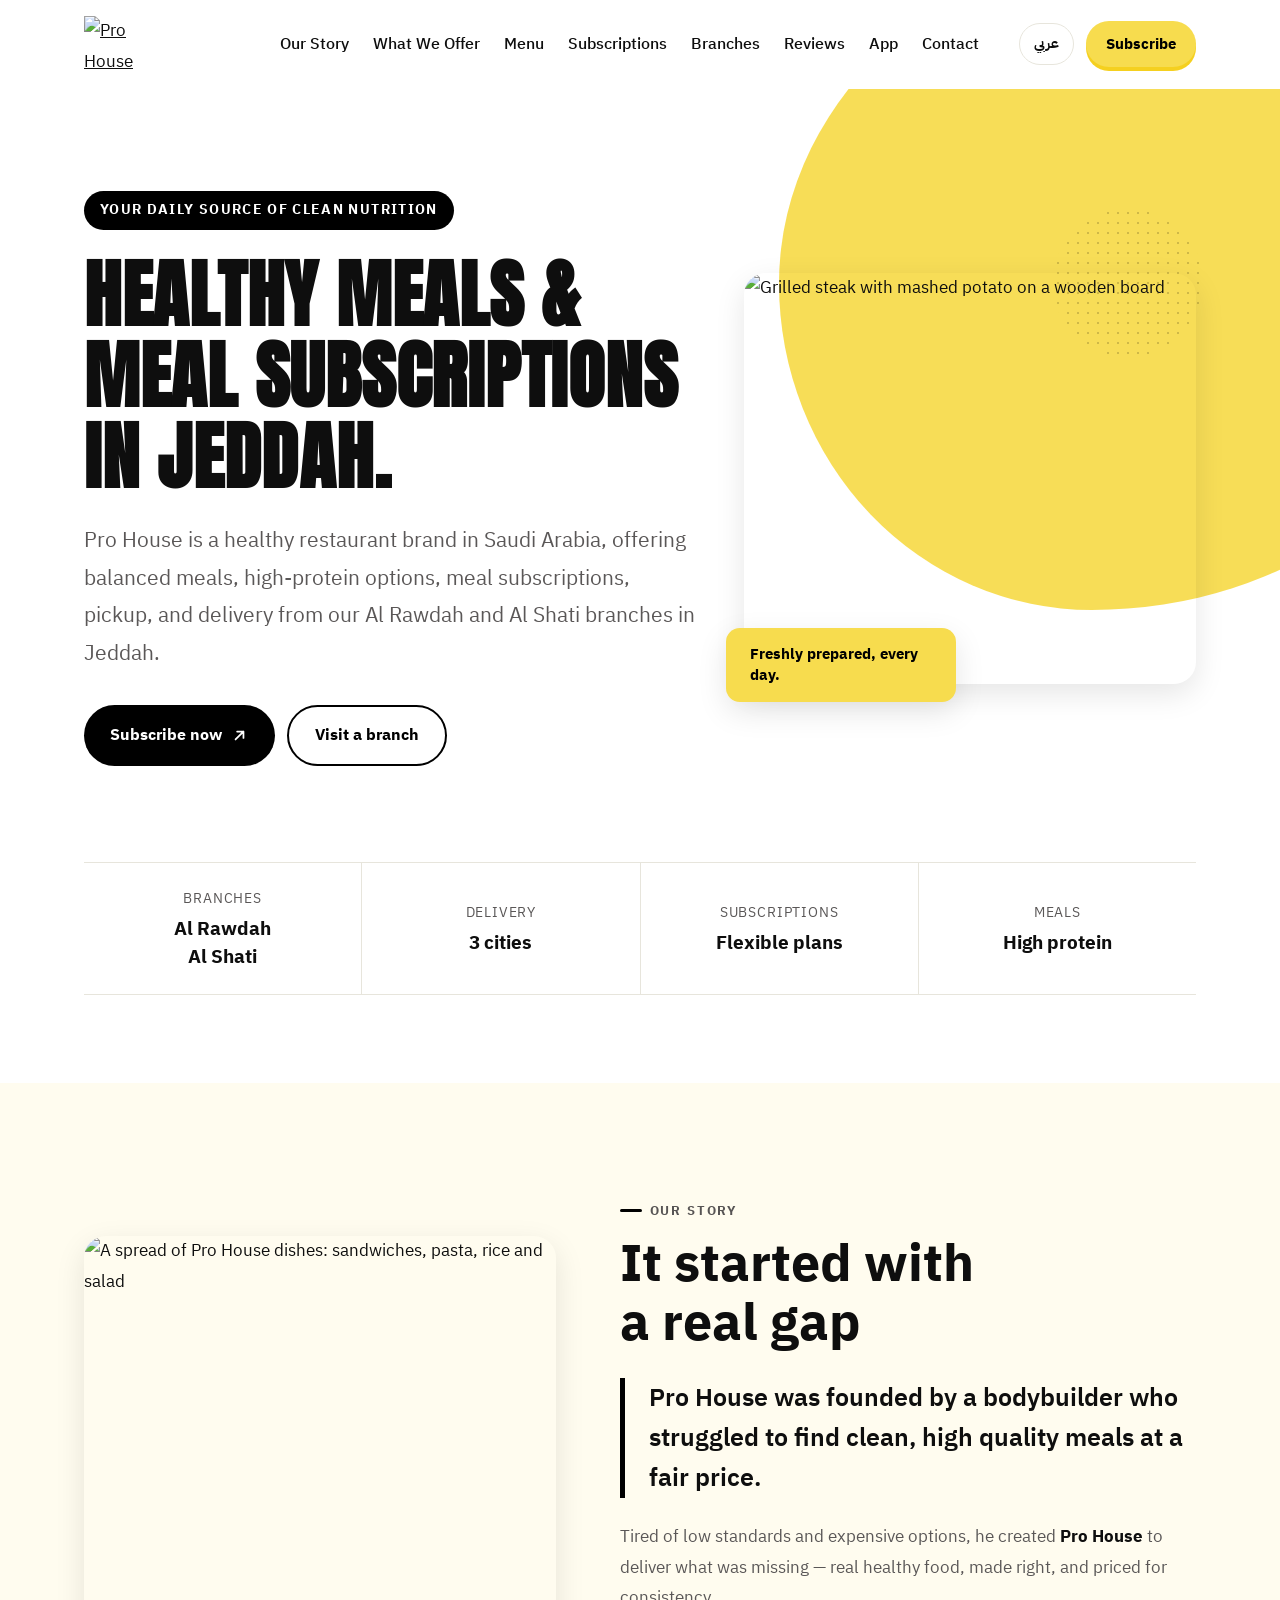
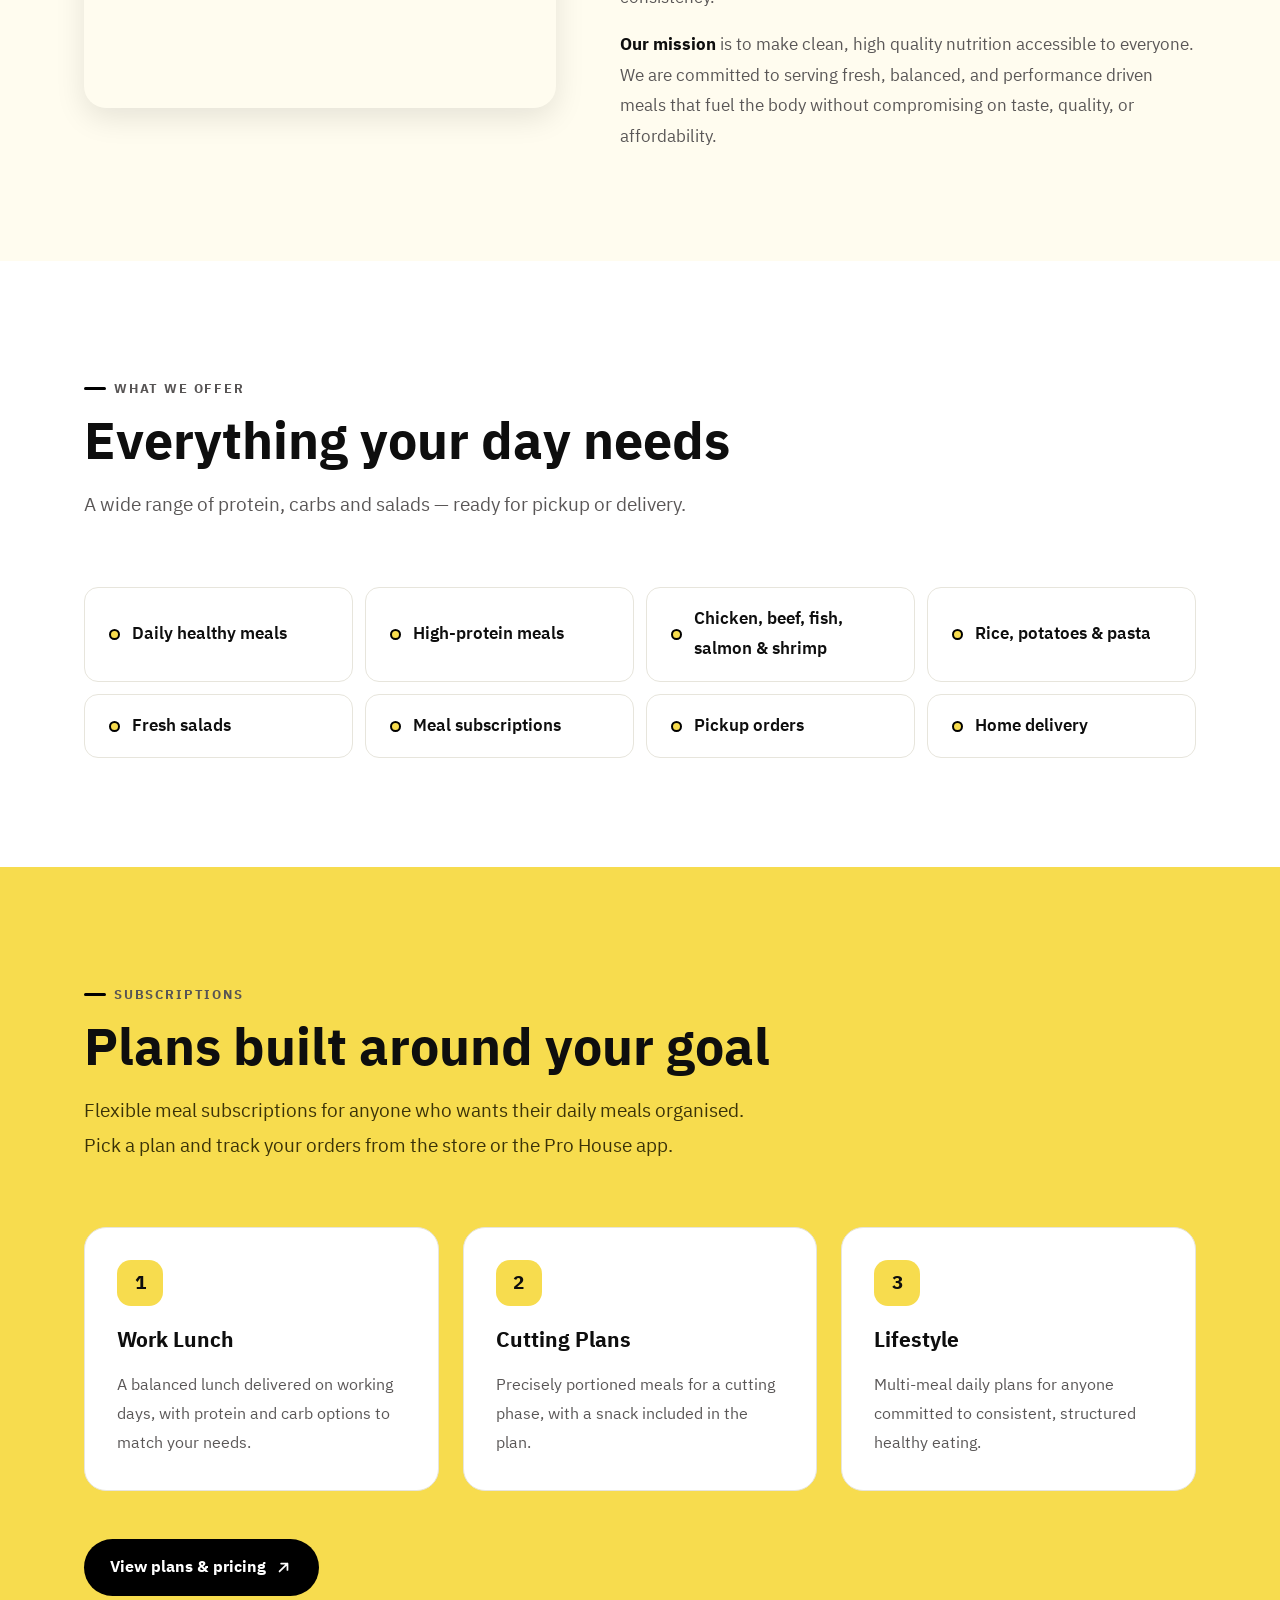
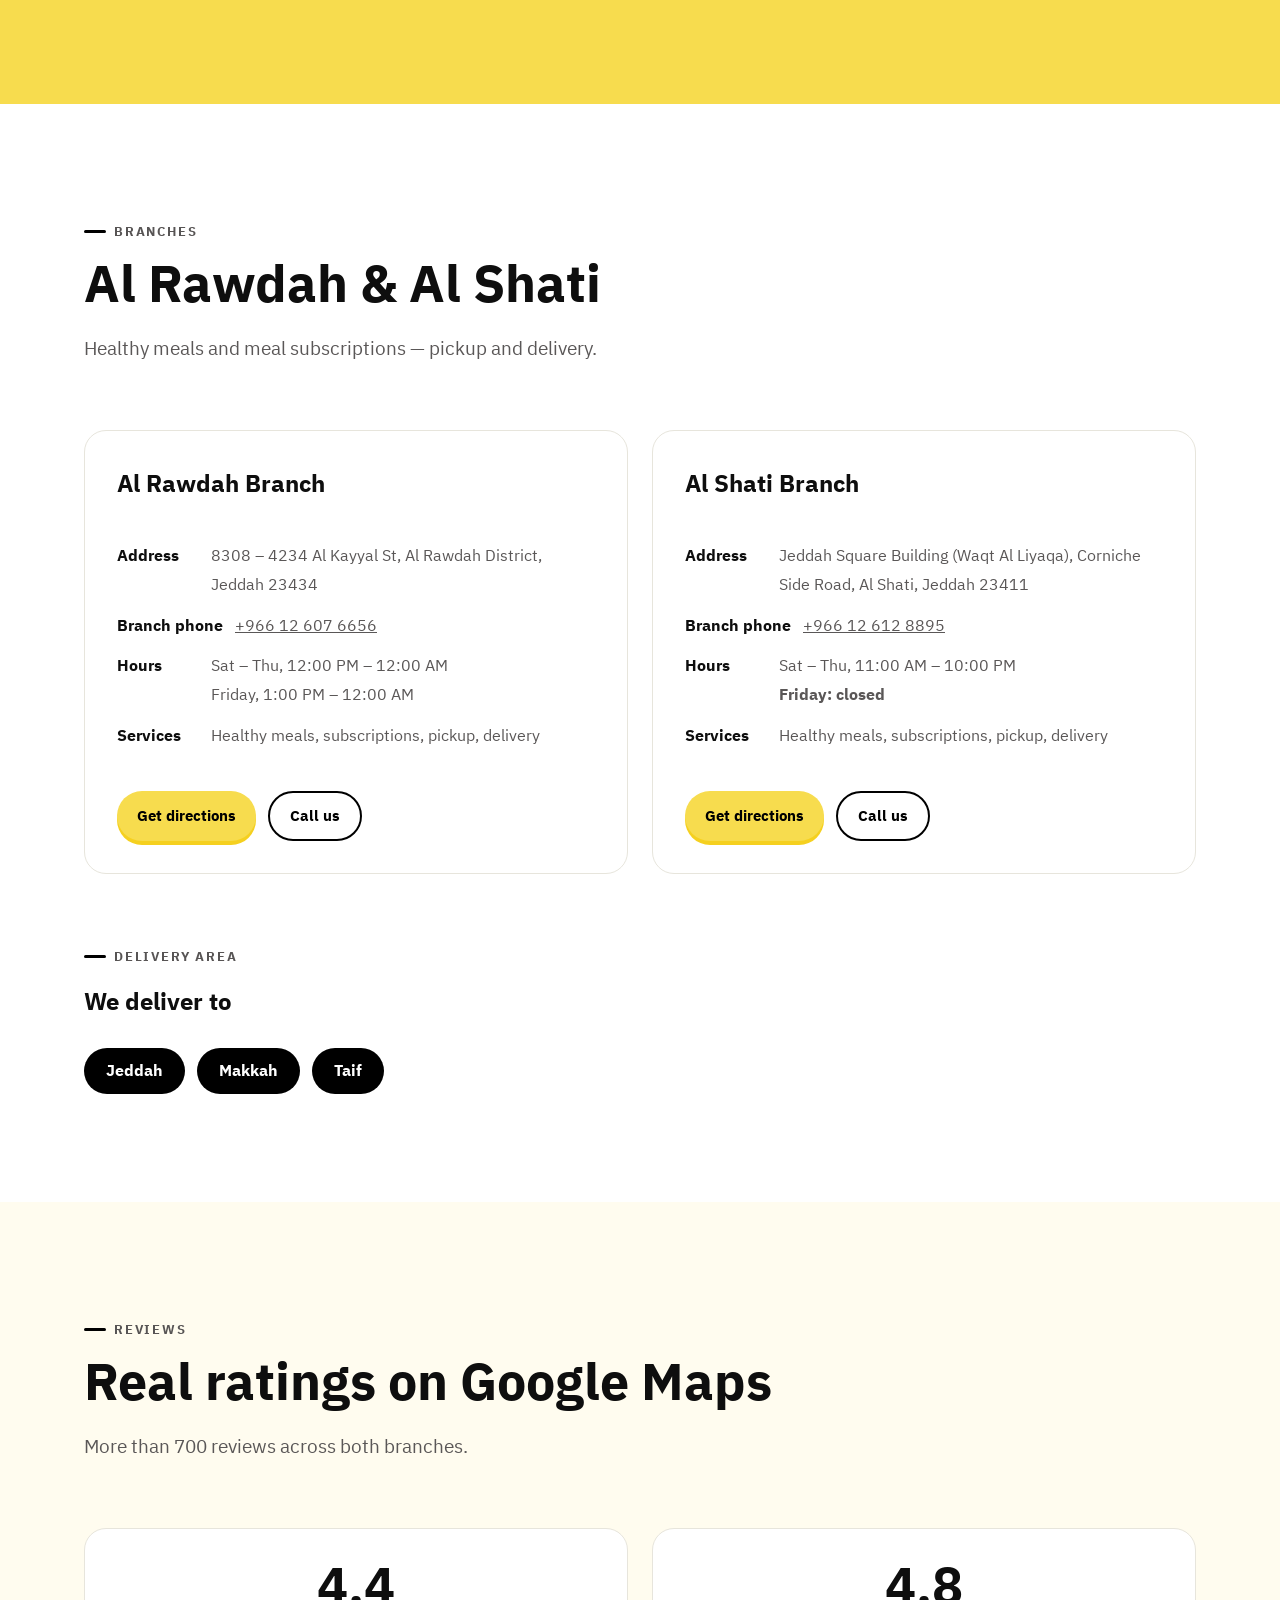
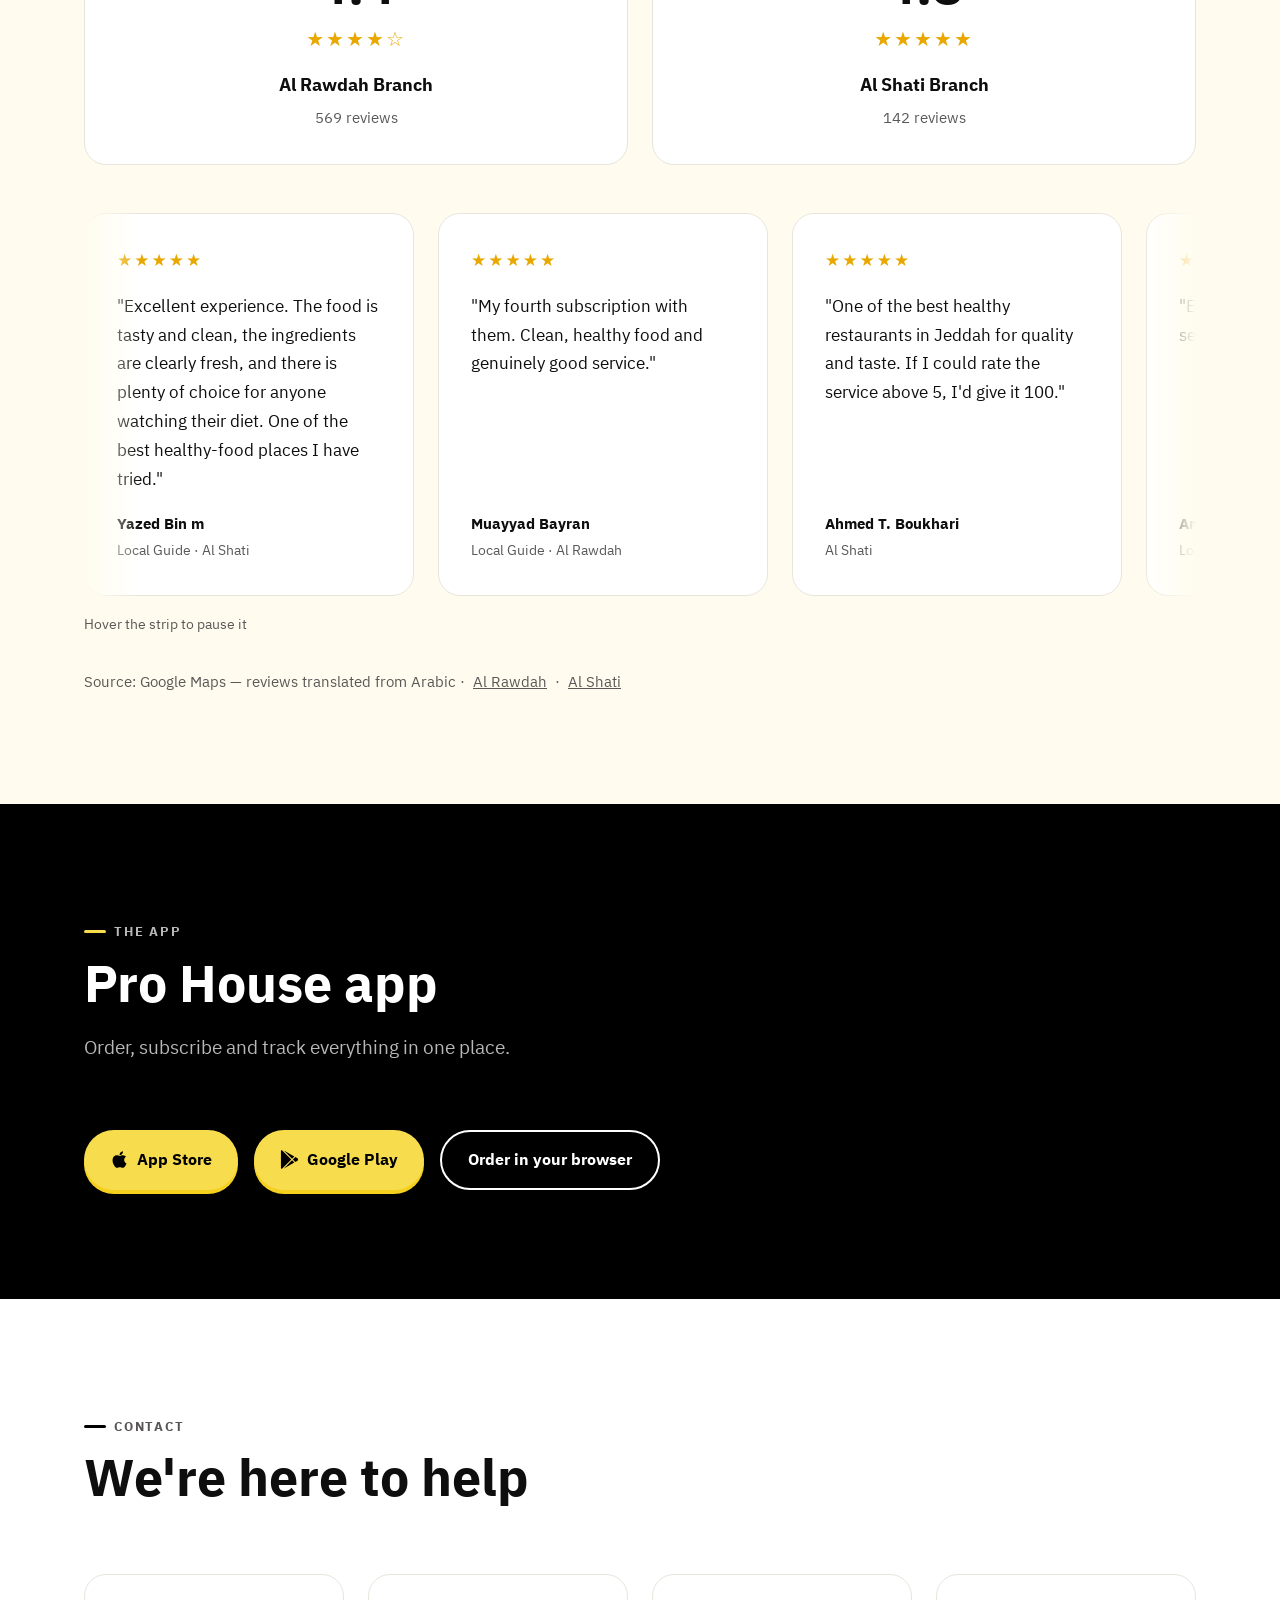
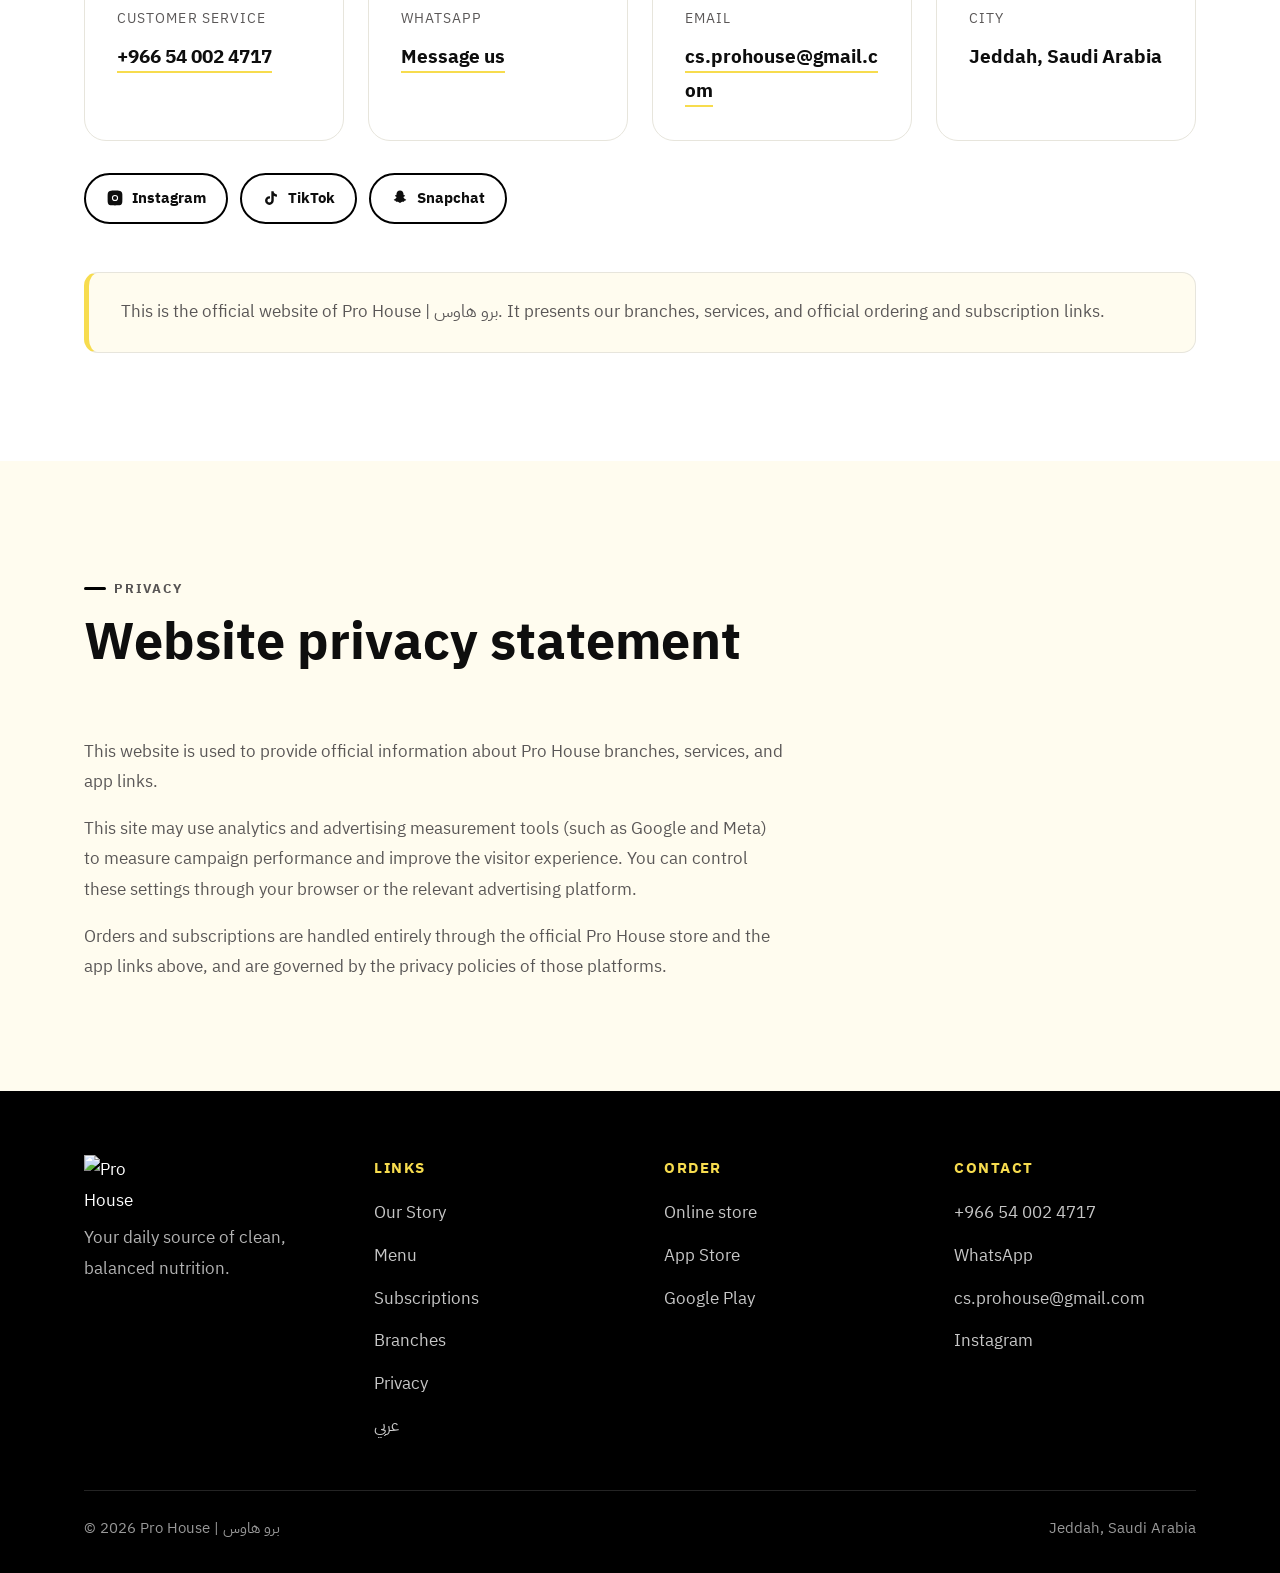
==== commit 3eea32c7: "Install Google Tag Manager container across all 14 pages Head snippet placed immediately after the c" ====
--- a/en/index.html
+++ b/en/index.html
@@ -2,17 +2,24 @@
 <html lang="en" dir="ltr">
 <head>
 <meta charset="utf-8">
+
+<!-- Google Tag Manager -->
+<script>(function(w,d,s,l,i){w[l]=w[l]||[];w[l].push({'gtm.start':
+new Date().getTime(),event:'gtm.js'});var f=d.getElementsByTagName(s)[0],
+j=d.createElement(s),dl=l!='dataLayer'?'&l='+l:'';j.async=true;j.src=
+'https://www.googletagmanager.com/gtm.js?id='+i+dl;f.parentNode.insertBefore(j,f);
+})(window,document,'script','dataLayer','GTM-TFZWH9VH');</script>
+<!-- End Google Tag Manager -->
 <meta name="viewport" content="width=device-width, initial-scale=1">
 
-<!-- Live at https://prohouse-sa.github.io/en/
+<!-- Live at https://prohouse.sa/en/
      If a custom domain is added later, search-and-replace that base URL here and in /index.html. -->
 
 <meta name="google-site-verification" content="ZWYsqVeYjbXwPTWM77rFlO5Q5-U6uEDEeo4cfFVVYhA" />
 <meta name="google-site-verification" content="vjXMc3RIHOM3m92mBqz0bJLC3P2terDLn8IVDStw_hU" />
 <meta name="google-site-verification" content="google9a8d7f610cfa679c" />
 
-<!-- Automatic Realtime Web Analytics -->
-<script defer src="https://cdn.counter.dev/script.js" data-id="prohouse-sa" data-utcoffset="3"></script>
+<!-- Official Google Analytics -->
 <script async src="https://www.googletagmanager.com/gtag/js?id=G-NGX6Q1TR8X"></script>
 <script>
   window.dataLayer = window.dataLayer || [];
@@ -23,22 +30,22 @@
 
 <title>Healthy Meals &amp; Meal Subscriptions in Jeddah | Pro House</title>
 <meta name="description" content="Pro House serves healthy high-protein meals and flexible meal subscriptions from Al Rawdah and Al Shati in Jeddah, with pickup and delivery.">
-<link rel="canonical" href="https://prohouse-sa.github.io/en/">
-<link rel="alternate" hreflang="ar" href="https://prohouse-sa.github.io/">
-<link rel="alternate" hreflang="en" href="https://prohouse-sa.github.io/en/">
-<link rel="alternate" hreflang="x-default" href="https://prohouse-sa.github.io/">
+<link rel="canonical" href="https://prohouse.sa/en/">
+<link rel="alternate" hreflang="ar" href="https://prohouse.sa/">
+<link rel="alternate" hreflang="en" href="https://prohouse.sa/en/">
+<link rel="alternate" hreflang="x-default" href="https://prohouse.sa/">
 
 <meta property="og:type" content="website">
 <meta property="og:locale" content="en_US">
 <meta property="og:site_name" content="Pro House | برو هاوس">
-<meta property="og:url" content="https://prohouse-sa.github.io/en/">
+<meta property="og:url" content="https://prohouse.sa/en/">
 <meta property="og:title" content="Pro House — Clean, balanced nutrition in Jeddah">
 <meta property="og:description" content="High-protein healthy meals and meal subscriptions. Delivery to Jeddah, Makkah and Taif.">
-<meta property="og:image" content="https://prohouse-sa.github.io/assets/brand/og-image.jpg">
+<meta property="og:image" content="https://prohouse.sa/assets/brand/og-image.jpg">
 <meta name="twitter:card" content="summary_large_image">
 <meta name="twitter:title" content="Healthy Meals &amp; Meal Subscriptions in Jeddah | Pro House">
 <meta name="twitter:description" content="Healthy high-protein meals and meal subscriptions from two Jeddah branches.">
-<meta name="twitter:image" content="https://prohouse-sa.github.io/assets/brand/og-image.jpg">
+<meta name="twitter:image" content="https://prohouse.sa/assets/brand/og-image.jpg">
 <meta name="theme-color" content="#F7DC4E">
 
 <link rel="icon" href="../assets/brand/icon.png">
@@ -51,6 +58,10 @@
 <link rel="stylesheet" href="../assets/style.css">
 </head>
 <body>
+<!-- Google Tag Manager (noscript) -->
+<noscript><iframe src="https://www.googletagmanager.com/ns.html?id=GTM-TFZWH9VH"
+height="0" width="0" style="display:none;visibility:hidden"></iframe></noscript>
+<!-- End Google Tag Manager (noscript) -->
 
 <a class="skip" href="#main">Skip to content</a>
 
@@ -404,8 +415,12 @@
       <div class="prose reveal d1">
         <p>
           This website is used to provide official information about Pro House branches,
-          services, and app links. <strong>This page does not collect customer personal
-          information directly</strong> — there are no sign-up or payment forms on it.
+          services, and app links.
+        </p>
+        <p>
+          This site may use analytics and advertising measurement tools (such as Google and
+          Meta) to measure campaign performance and improve the visitor experience. You can
+          control these settings through your browser or the relevant advertising platform.
         </p>
         <p>
           Orders and subscriptions are handled entirely through the official Pro House store
--- a/assets/style.css
+++ b/assets/style.css
@@ -0,0 +1,514 @@
+/* ==========================================================================
+   Pro House | برو هاوس — official site
+   Design tokens first. Change a value here, it propagates everywhere.
+   Brand system: WHITE canvas, YELLOW blocks, BLACK type.
+   Never yellow type on white (1.4:1). Black on yellow is 15:1.
+   ========================================================================== */
+
+:root{
+  /* brand */
+  --yellow:#F7DC4E;
+  --yellow-deep:#F5D01F;
+  --black:#000000;
+  --red:#ff5151;
+  --gray:#575454;
+  --purple:#5E17EB;
+
+  /* neutrals */
+  --white:#ffffff;
+  --cream:#FFFCEF;
+  --ink:#0E0E0E;
+  --muted:#5A5757;
+  --line:#E7E5DC;
+
+  /* spacing scale (8px base) */
+  --s1:4px;  --s2:8px;  --s3:12px; --s4:16px; --s5:24px;
+  --s6:32px; --s7:48px; --s8:64px; --s9:96px; --s10:128px;
+
+  /* radii */
+  --r-sm:8px; --r-md:14px; --r-lg:22px; --r-pill:999px;
+
+  /* motion */
+  --dur-fast:140ms;
+  --dur:260ms;
+  --dur-slow:620ms;
+  --ease:cubic-bezier(.22,.61,.36,1);
+
+  /* type */
+  --font-display:"Anton","Haettenschweiler","Arial Narrow Bold",Impact,sans-serif;
+  --font-body:"IBM Plex Sans Arabic","Segoe UI",system-ui,-apple-system,"Helvetica Neue",sans-serif;
+
+  --shadow-sm:0 1px 2px rgba(0,0,0,.06), 0 2px 8px rgba(0,0,0,.04);
+  --shadow-md:0 10px 30px rgba(0,0,0,.10);
+  --shadow-yellow:0 12px 28px rgba(247,220,78,.45);
+
+  --wrap:1160px;
+}
+
+/* --------------------------------------------------------------- reset -- */
+*,*::before,*::after{box-sizing:border-box}
+*{margin:0;padding:0}
+html{-webkit-text-size-adjust:100%;scroll-behavior:smooth}
+@media (prefers-reduced-motion:reduce){html{scroll-behavior:auto}}
+
+body{
+  background:var(--white);
+  color:var(--ink);
+  font-family:var(--font-body);
+  font-size:17px;
+  line-height:1.8;
+  -webkit-font-smoothing:antialiased;
+  text-rendering:optimizeLegibility;
+  overflow-x:hidden;
+}
+img,svg{display:block;max-width:100%;height:auto}
+a{color:inherit}
+button{font:inherit;color:inherit;background:none;border:0;cursor:pointer}
+ul{list-style:none}
+
+/* visible, on-brand focus ring — never remove without replacing */
+:focus-visible{
+  outline:3px solid var(--purple);
+  outline-offset:3px;
+  border-radius:var(--r-sm);
+}
+
+.skip{
+  position:absolute;inset-inline-start:-9999px;top:0;z-index:200;
+  background:var(--black);color:var(--white);
+  padding:var(--s3) var(--s5);border-radius:0 0 var(--r-md) var(--r-md);
+}
+.skip:focus{inset-inline-start:var(--s5)}
+
+.wrap{width:100%;max-width:var(--wrap);margin-inline:auto;padding-inline:var(--s5)}
+.sr-only{
+  position:absolute;width:1px;height:1px;padding:0;margin:-1px;
+  overflow:hidden;clip:rect(0 0 0 0);white-space:nowrap;border:0;
+}
+
+/* ------------------------------------------------------- brand motifs -- */
+/* organic blob + halftone dots, both lifted from the identity deck */
+.blob{
+  border-radius:62% 38% 54% 46% / 52% 58% 42% 48%;
+  background:var(--yellow);
+}
+.dots{
+  background-image:radial-gradient(var(--black) 1.4px, transparent 1.5px);
+  background-size:10px 10px;
+}
+
+/* -------------------------------------------------------------- type --- */
+.display{
+  font-family:var(--font-display);
+  font-weight:400;
+  line-height:.94;
+  letter-spacing:.01em;
+  text-transform:uppercase;
+}
+:root[lang="ar"] .display,
+[dir="rtl"] .display{
+  /* Anton has no Arabic glyphs — Arabic display text uses the body face, heavy */
+  font-family:var(--font-body);
+  font-weight:700;
+  line-height:1.18;
+  letter-spacing:normal;
+  text-transform:none;
+}
+
+h1,h2,h3{text-wrap:balance}
+.eyebrow{
+  display:inline-flex;align-items:center;gap:var(--s2);
+  font-size:13px;font-weight:700;letter-spacing:.14em;text-transform:uppercase;
+  color:var(--gray);
+}
+.eyebrow::before{
+  content:"";width:22px;height:3px;background:var(--black);border-radius:2px;
+}
+h2.sec-title{
+  font-size:clamp(30px,4.6vw,52px);
+  line-height:1.15;font-weight:800;margin-block:var(--s3) var(--s4);
+}
+.sec-lede{color:var(--muted);max-width:62ch;font-size:clamp(16px,1.6vw,19px)}
+
+/* ------------------------------------------------------------ header --- */
+.site-header{
+  position:sticky;top:0;z-index:100;
+  background:rgba(255,255,255,.88);
+  backdrop-filter:saturate(180%) blur(14px);
+  border-bottom:1px solid transparent;
+  transition:border-color var(--dur) var(--ease), box-shadow var(--dur) var(--ease);
+}
+.site-header.is-stuck{border-bottom-color:var(--line);box-shadow:var(--shadow-sm)}
+.nav-bar{display:flex;align-items:center;gap:var(--s5);min-height:88px}
+.brand{display:flex;align-items:center;flex-shrink:0}
+.brand img{height:56px;width:auto}
+.nav-links{display:flex;align-items:center;gap:var(--s5);margin-inline-start:auto}
+.nav-links a{
+  position:relative;text-decoration:none;font-size:15.5px;font-weight:500;
+  color:var(--ink);padding-block:var(--s2);
+  transition:color var(--dur-fast) var(--ease);
+}
+.nav-links a::after{
+  content:"";position:absolute;inset-inline:0;bottom:0;height:2.5px;
+  background:var(--black);border-radius:2px;
+  transform:scaleX(0);transform-origin:var(--origin,left);
+  transition:transform var(--dur) var(--ease);
+}
+[dir="rtl"] .nav-links a::after{--origin:right}
+.nav-links a:hover::after,.nav-links a:focus-visible::after{transform:scaleX(1)}
+.nav-actions{display:flex;align-items:center;gap:var(--s3);margin-inline-start:var(--s4)}
+.lang-link{
+  text-decoration:none;font-weight:700;font-size:14px;
+  border:1.5px solid var(--line);border-radius:var(--r-pill);
+  padding:7px 14px;transition:border-color var(--dur-fast),background var(--dur-fast);
+}
+.lang-link:hover{border-color:var(--black);background:var(--cream)}
+.nav-toggle{display:none;padding:var(--s2);border-radius:var(--r-sm)}
+.nav-toggle span{display:block;width:23px;height:2.5px;background:var(--black);border-radius:2px}
+.nav-toggle span+span{margin-top:5px}
+
+/* ------------------------------------------------------------ buttons -- */
+.btn{
+  display:inline-flex;align-items:center;justify-content:center;gap:var(--s2);
+  font-weight:700;font-size:16px;text-decoration:none;white-space:nowrap;
+  padding:14px 26px;border-radius:var(--r-pill);
+  transition:transform var(--dur) var(--ease), box-shadow var(--dur) var(--ease),
+             background var(--dur-fast), color var(--dur-fast);
+}
+.btn svg{width:19px;height:19px;fill:currentColor;flex-shrink:0}
+.btn-primary{background:var(--black);color:var(--white)}
+.btn-primary:hover{transform:translateY(-2px);box-shadow:var(--shadow-md)}
+.btn-yellow{background:var(--yellow);color:var(--black);box-shadow:0 4px 0 var(--yellow-deep)}
+.btn-yellow:hover{transform:translateY(-2px);box-shadow:var(--shadow-yellow)}
+.btn-outline{border:2px solid var(--black);color:var(--black)}
+.btn-outline:hover{background:var(--black);color:var(--white);transform:translateY(-2px)}
+.btn-sm{padding:10px 20px;font-size:14.5px}
+.btn:active{transform:translateY(0)}
+
+/* --------------------------------------------------------------- hero -- */
+.hero{position:relative;padding-block:clamp(56px,8vw,104px) clamp(48px,7vw,88px);overflow:hidden}
+.hero-blob{
+  position:absolute;z-index:0;
+  inset-block-start:-16%;inset-inline-end:-14%;
+  width:min(58vw,680px);aspect-ratio:1;
+  opacity:.95;
+}
+.hero-dots{
+  position:absolute;z-index:0;
+  inset-block-start:12%;inset-inline-end:6%;
+  width:150px;aspect-ratio:1;border-radius:50%;
+  opacity:.16;
+}
+.hero-inner{position:relative;z-index:1;display:grid;gap:var(--s7);align-items:center}
+@media (min-width:900px){
+  .hero-inner{grid-template-columns:1.15fr .85fr}
+}
+.hero h1{font-size:clamp(38px,6.6vw,74px);font-weight:800;line-height:1.1}
+.hero .kicker{
+  display:inline-block;background:var(--black);color:var(--white);
+  font-size:13.5px;font-weight:700;letter-spacing:.1em;text-transform:uppercase;
+  padding:7px 16px;border-radius:var(--r-pill);margin-bottom:var(--s5);
+}
+.hero p.lede{
+  margin-top:var(--s5);font-size:clamp(17px,2vw,21px);
+  color:var(--muted);max-width:56ch;
+}
+.hero-cta{display:flex;flex-wrap:wrap;gap:var(--s3);margin-top:var(--s6)}
+.hero-media{position:relative}
+.hero-media img{
+  width:100%;border-radius:var(--r-lg);box-shadow:var(--shadow-md);
+  aspect-ratio:4/5;object-fit:cover;
+}
+/* Landscape-ish source: keep its own ratio so cover doesn't crop the plate. */
+.hero-media.wide img{aspect-ratio:11/10}
+.hero-badge{
+  position:absolute;inset-block-end:-18px;inset-inline-start:-18px;
+  background:var(--yellow);color:var(--black);
+  border-radius:var(--r-md);padding:var(--s4) var(--s5);
+  box-shadow:var(--shadow-md);max-width:230px;
+  font-weight:700;line-height:1.4;font-size:15px;
+}
+
+/* facts strip under hero */
+.facts{
+  display:grid;gap:1px;background:var(--line);
+  border-block:1px solid var(--line);margin-top:var(--s9);
+  grid-template-columns:repeat(auto-fit,minmax(190px,1fr));
+}
+.facts div{
+  background:var(--white);padding:var(--s5) var(--s4);text-align:center;
+  display:flex;flex-direction:column;justify-content:center;
+}
+.facts dt{font-size:13.5px;color:var(--muted);letter-spacing:.06em;text-transform:uppercase}
+.facts dd{font-size:19px;font-weight:700;margin-top:var(--s1);line-height:1.45}
+
+/* ----------------------------------------------------------- sections -- */
+section{padding-block:clamp(64px,8.5vw,var(--s10))}
+.sec-head{margin-bottom:var(--s8);max-width:70ch}
+
+.band-yellow{background:var(--yellow);position:relative;overflow:hidden}
+.band-cream{background:var(--cream)}
+.band-black{background:var(--black);color:var(--white)}
+.band-black .sec-lede,.band-black .eyebrow{color:rgba(255,255,255,.72)}
+.band-black .eyebrow::before{background:var(--yellow)}
+
+/* -------------------------------------------------------------- story -- */
+.story{display:grid;gap:var(--s8);align-items:center}
+@media (min-width:900px){.story{grid-template-columns:.9fr 1.1fr}}
+.story-media{position:relative}
+.story-media img{border-radius:var(--r-lg);box-shadow:var(--shadow-md);aspect-ratio:1;object-fit:cover;width:100%}
+.story blockquote{
+  font-size:clamp(19px,2.3vw,25px);line-height:1.6;font-weight:600;
+  border-inline-start:5px solid var(--black);padding-inline-start:var(--s5);
+  margin-block:var(--s5);
+}
+.story p+p{margin-top:var(--s4)}
+
+/* -------------------------------------------------------------- cards -- */
+.grid{display:grid;gap:var(--s5)}
+.grid-2{grid-template-columns:repeat(auto-fit,minmax(300px,1fr))}
+.grid-3{grid-template-columns:repeat(auto-fit,minmax(260px,1fr))}
+
+.card{
+  background:var(--white);border:1px solid var(--line);
+  border-radius:var(--r-lg);padding:var(--s6);
+  transition:transform var(--dur) var(--ease), box-shadow var(--dur) var(--ease),
+             border-color var(--dur) var(--ease);
+}
+.card:hover{transform:translateY(-4px);box-shadow:var(--shadow-md);border-color:var(--black)}
+.card h3{font-size:21px;font-weight:800;margin-bottom:var(--s3)}
+.card p{color:var(--muted);font-size:16px}
+
+.card-num{
+  display:grid;place-items:center;width:46px;height:46px;
+  background:var(--yellow);border-radius:var(--r-md);
+  font-weight:800;font-size:19px;margin-bottom:var(--s4);
+}
+/* offer chips */
+.offer{display:grid;gap:var(--s3);grid-template-columns:repeat(auto-fit,minmax(240px,1fr))}
+.offer li{
+  display:flex;align-items:center;gap:var(--s3);
+  background:var(--white);border:1px solid var(--line);border-radius:var(--r-md);
+  padding:var(--s4) var(--s5);font-weight:600;
+  transition:transform var(--dur) var(--ease),border-color var(--dur) var(--ease);
+}
+.offer li:hover{transform:translateY(-3px);border-color:var(--black)}
+.offer li::before{
+  content:"";width:11px;height:11px;flex-shrink:0;
+  background:var(--yellow);border:2px solid var(--black);border-radius:50%;
+}
+.band-yellow .offer li{background:var(--white);border-color:transparent}
+.band-yellow .offer li::before{background:var(--black);border-color:var(--black)}
+
+/* ----------------------------------------------------------- branches -- */
+.branch{display:flex;flex-direction:column;gap:var(--s4)}
+.branch h3{font-size:24px}
+.branch dl{display:grid;gap:var(--s3);margin-block:var(--s2)}
+.branch .row{display:flex;gap:var(--s3);align-items:flex-start;font-size:16px}
+.branch .row dt{font-weight:700;flex-shrink:0;min-width:82px}
+.branch .row dd{color:var(--muted)}
+.branch-actions{display:flex;flex-wrap:wrap;gap:var(--s3);margin-top:auto;padding-top:var(--s4)}
+
+.cities{display:flex;flex-wrap:wrap;gap:var(--s3);margin-top:var(--s5)}
+.city{
+  background:var(--black);color:var(--white);
+  border-radius:var(--r-pill);padding:9px 22px;font-weight:700;font-size:15.5px;
+}
+.band-black .city{background:var(--yellow);color:var(--black)}
+
+/* --------------------------------------------------------------- apps -- */
+.apps{display:flex;flex-wrap:wrap;gap:var(--s4);margin-top:var(--s6)}
+.band-black .btn-outline{border-color:var(--white);color:var(--white)}
+.band-black .btn-outline:hover{background:var(--white);color:var(--black)}
+
+/* ------------------------------------------------------------ contact -- */
+.contact-grid{display:grid;gap:var(--s5);grid-template-columns:repeat(auto-fit,minmax(240px,1fr))}
+.contact-card{
+  border:1px solid var(--line);border-radius:var(--r-lg);padding:var(--s6);
+  background:var(--white);transition:border-color var(--dur),transform var(--dur) var(--ease);
+}
+.contact-card:hover{border-color:var(--black);transform:translateY(-3px)}
+.contact-card .label{font-size:13.5px;color:var(--muted);text-transform:uppercase;letter-spacing:.08em}
+.contact-card .value{font-size:19px;font-weight:700;margin-top:var(--s2);word-break:break-word}
+.contact-card a{text-decoration:none;border-bottom:2px solid var(--yellow)}
+.contact-card a:hover{border-bottom-color:var(--black)}
+
+.socials{display:flex;flex-wrap:wrap;gap:var(--s3);margin-top:var(--s6)}
+.social{
+  display:inline-flex;align-items:center;gap:var(--s2);
+  border:2px solid var(--black);border-radius:var(--r-pill);
+  padding:10px 20px;font-weight:700;text-decoration:none;font-size:15px;
+  transition:background var(--dur-fast),color var(--dur-fast),transform var(--dur) var(--ease);
+}
+.social:hover{background:var(--black);color:var(--white);transform:translateY(-2px)}
+.social svg{width:18px;height:18px;fill:currentColor}
+
+.notice{
+  background:var(--cream);border:1px solid var(--line);
+  border-inline-start:5px solid var(--yellow);
+  border-radius:var(--r-md);padding:var(--s5) var(--s6);
+  color:var(--muted);margin-top:var(--s7);
+}
+
+/* --------------------------------------------------------------- menu -- */
+.menu-hero{padding-block:clamp(48px,7vw,88px) clamp(32px,5vw,56px)}
+.menu-pages-section{padding-block:0 clamp(64px,8vw,var(--s10))}
+.menu-hint{color:var(--muted);font-size:15px;margin-bottom:var(--s5)}
+.menu-pages{display:grid;gap:var(--s5)}
+.menu-pages a{
+  display:block;border-radius:var(--r-lg);overflow:hidden;
+  border:1px solid var(--line);background:var(--white);
+  transition:transform var(--dur) var(--ease),box-shadow var(--dur) var(--ease),border-color var(--dur) var(--ease);
+}
+.menu-pages a:hover{transform:translateY(-3px);box-shadow:var(--shadow-md);border-color:var(--black)}
+.menu-pages img{width:100%;height:auto}
+
+/* ------------------------------------------------------------ reviews -- */
+.ratings{display:grid;gap:var(--s5);grid-template-columns:repeat(auto-fit,minmax(260px,1fr));margin-bottom:var(--s7)}
+.rating-card{
+  background:var(--white);border:1px solid var(--line);border-radius:var(--r-lg);
+  padding:var(--s6);text-align:center;
+  transition:transform var(--dur) var(--ease),border-color var(--dur) var(--ease);
+}
+.rating-card:hover{transform:translateY(-3px);border-color:var(--black)}
+.rating-card .score{font-size:52px;font-weight:800;line-height:1}
+.rating-card .stars{color:#E8A800;font-size:20px;letter-spacing:2px;margin-block:var(--s2)}
+.rating-card .who{font-weight:700;font-size:18px;margin-top:var(--s3)}
+.rating-card .count{color:var(--muted);font-size:15px;margin-top:var(--s1)}
+
+.reviews{display:grid;gap:var(--s5);grid-template-columns:repeat(auto-fit,minmax(280px,1fr))}
+
+/* Continuously scrolling review ticker. The track holds the cards twice;
+   translating it exactly -50% lands on the duplicate, so the loop is seamless. */
+.marquee{
+  position:relative;overflow:hidden;
+  -webkit-mask-image:linear-gradient(90deg,transparent 0,#000 5%,#000 95%,transparent 100%);
+          mask-image:linear-gradient(90deg,transparent 0,#000 5%,#000 95%,transparent 100%);
+}
+.marquee-track{
+  display:flex;width:max-content;
+  animation:marquee-scroll 68s linear infinite;
+}
+.marquee:hover .marquee-track,
+.marquee:focus-within .marquee-track{animation-play-state:paused}
+
+/* The gap lives on the cards, not on the flex container. With a container
+   gap the two halves aren't exactly equal width (n cards, n-1 gaps), so
+   translating -50% lands half a gap off and the loop visibly ticks. */
+.marquee .review{flex:0 0 330px;width:330px;margin-inline-end:var(--s5)}
+
+@keyframes marquee-scroll{
+  from{transform:translateX(0)}
+  to{transform:translateX(-50%)}
+}
+/* In RTL the track sits against the right edge and overflows leftwards, so it
+   has to travel the other way — otherwise it scrolls away from its own content
+   and leaves the strip empty. */
+[dir="rtl"] .marquee-track{animation-name:marquee-scroll-rtl}
+@keyframes marquee-scroll-rtl{
+  from{transform:translateX(0)}
+  to{transform:translateX(50%)}
+}
+.marquee-hint{color:var(--muted);font-size:14px;margin-top:var(--s4)}
+
+/* No motion: drop the animation, hide the duplicate set, let the row scroll by hand. */
+@media (prefers-reduced-motion:reduce){
+  .marquee{overflow-x:auto;-webkit-mask-image:none;mask-image:none}
+  .marquee-track{animation:none}
+  .marquee-track [aria-hidden="true"]{display:none}
+}
+@media (max-width:640px){
+  .marquee .review{flex-basis:280px;width:280px}
+  .marquee-track{animation-duration:52s}
+}
+.review{
+  background:var(--white);border:1px solid var(--line);border-radius:var(--r-lg);
+  padding:var(--s6);display:flex;flex-direction:column;gap:var(--s4);
+  transition:transform var(--dur) var(--ease),border-color var(--dur) var(--ease);
+}
+.review:hover{transform:translateY(-3px);border-color:var(--black)}
+.review .stars{color:#E8A800;letter-spacing:2px}
+.review blockquote{font-size:16.5px;line-height:1.75;flex:1}
+.review .by{font-weight:700;font-size:15px}
+.review .meta{color:var(--muted);font-size:14px}
+.source-note{
+  margin-top:var(--s6);color:var(--muted);font-size:14.5px;
+  display:flex;align-items:center;gap:var(--s2);flex-wrap:wrap;
+}
+.source-note a{color:inherit}
+
+/* --------------------------------------------------------------- prose */
+.prose p+p{margin-top:var(--s4)}
+.prose{max-width:70ch;color:var(--muted)}
+.prose strong{color:var(--ink)}
+
+/* ------------------------------------------------------------- footer -- */
+.site-footer{background:var(--black);color:var(--white);padding-block:var(--s8) var(--s6)}
+.footer-top{
+  display:grid;gap:var(--s7);
+  grid-template-columns:repeat(auto-fit,minmax(220px,1fr));
+  padding-bottom:var(--s7);border-bottom:1px solid rgba(255,255,255,.14);
+}
+.site-footer img{height:52px}
+.site-footer h4{font-size:15px;letter-spacing:.1em;text-transform:uppercase;margin-bottom:var(--s4);color:var(--yellow)}
+.site-footer ul{display:grid;gap:var(--s3)}
+.site-footer a{color:rgba(255,255,255,.78);text-decoration:none;transition:color var(--dur-fast)}
+.site-footer a:hover{color:var(--yellow)}
+.footer-bottom{
+  display:flex;flex-wrap:wrap;gap:var(--s4);justify-content:space-between;
+  padding-top:var(--s5);font-size:14.5px;color:rgba(255,255,255,.6);
+}
+
+/* ------------------------------------------------------ scroll reveal -- */
+.reveal{opacity:0;transform:translateY(26px)}
+.reveal.in{
+  opacity:1;transform:none;
+  transition:opacity var(--dur-slow) var(--ease), transform var(--dur-slow) var(--ease);
+}
+.reveal.d1{transition-delay:80ms}
+.reveal.d2{transition-delay:160ms}
+.reveal.d3{transition-delay:240ms}
+
+/* Motion is decoration. If the user opts out, everything is instantly visible. */
+@media (prefers-reduced-motion:reduce){
+  .reveal,.reveal.in{opacity:1;transform:none;transition:none}
+  *,*::before,*::after{
+    animation-duration:.01ms!important;animation-iteration-count:1!important;
+    transition-duration:.01ms!important;
+  }
+}
+
+/* --------------------------------------------------------------- resp -- */
+@media (max-width:860px){
+  body{font-size:16px}
+  .nav-toggle{display:block}
+  .brand img{height:46px}
+  .nav-bar{min-height:76px}
+  .nav-links{inset-block-start:76px}
+  .nav-links{
+    position:fixed;inset:88px 0 auto 0;flex-direction:column;align-items:stretch;
+    gap:0;background:var(--white);border-bottom:1px solid var(--line);
+    padding:var(--s4) var(--s5) var(--s6);margin:0;
+    box-shadow:var(--shadow-md);
+    display:none;
+  }
+  .nav-links.open{display:flex}
+  .nav-links a{padding-block:var(--s4);border-bottom:1px solid var(--line);font-size:17px}
+  .nav-links a::after{display:none}
+  .nav-actions{margin-inline-start:auto}
+  .hero-badge{position:static;margin-top:var(--s4);max-width:none}
+  .hero-blob{inset-block-start:-8%;width:80vw}
+  .facts{margin-top:var(--s7)}
+  /* Fingers are not cursors: give every tappable link a ~44px target. */
+  .site-footer ul a,
+  .contact-card a,
+  .lang-link{
+    display:inline-flex;align-items:center;min-height:44px;
+  }
+  .site-footer ul{gap:var(--s1)}
+  .social{min-height:44px}
+}
+@media print{
+  .site-header,.hero-cta,.apps,.nav-toggle{display:none}
+  body{color:#000;background:#fff}
+}
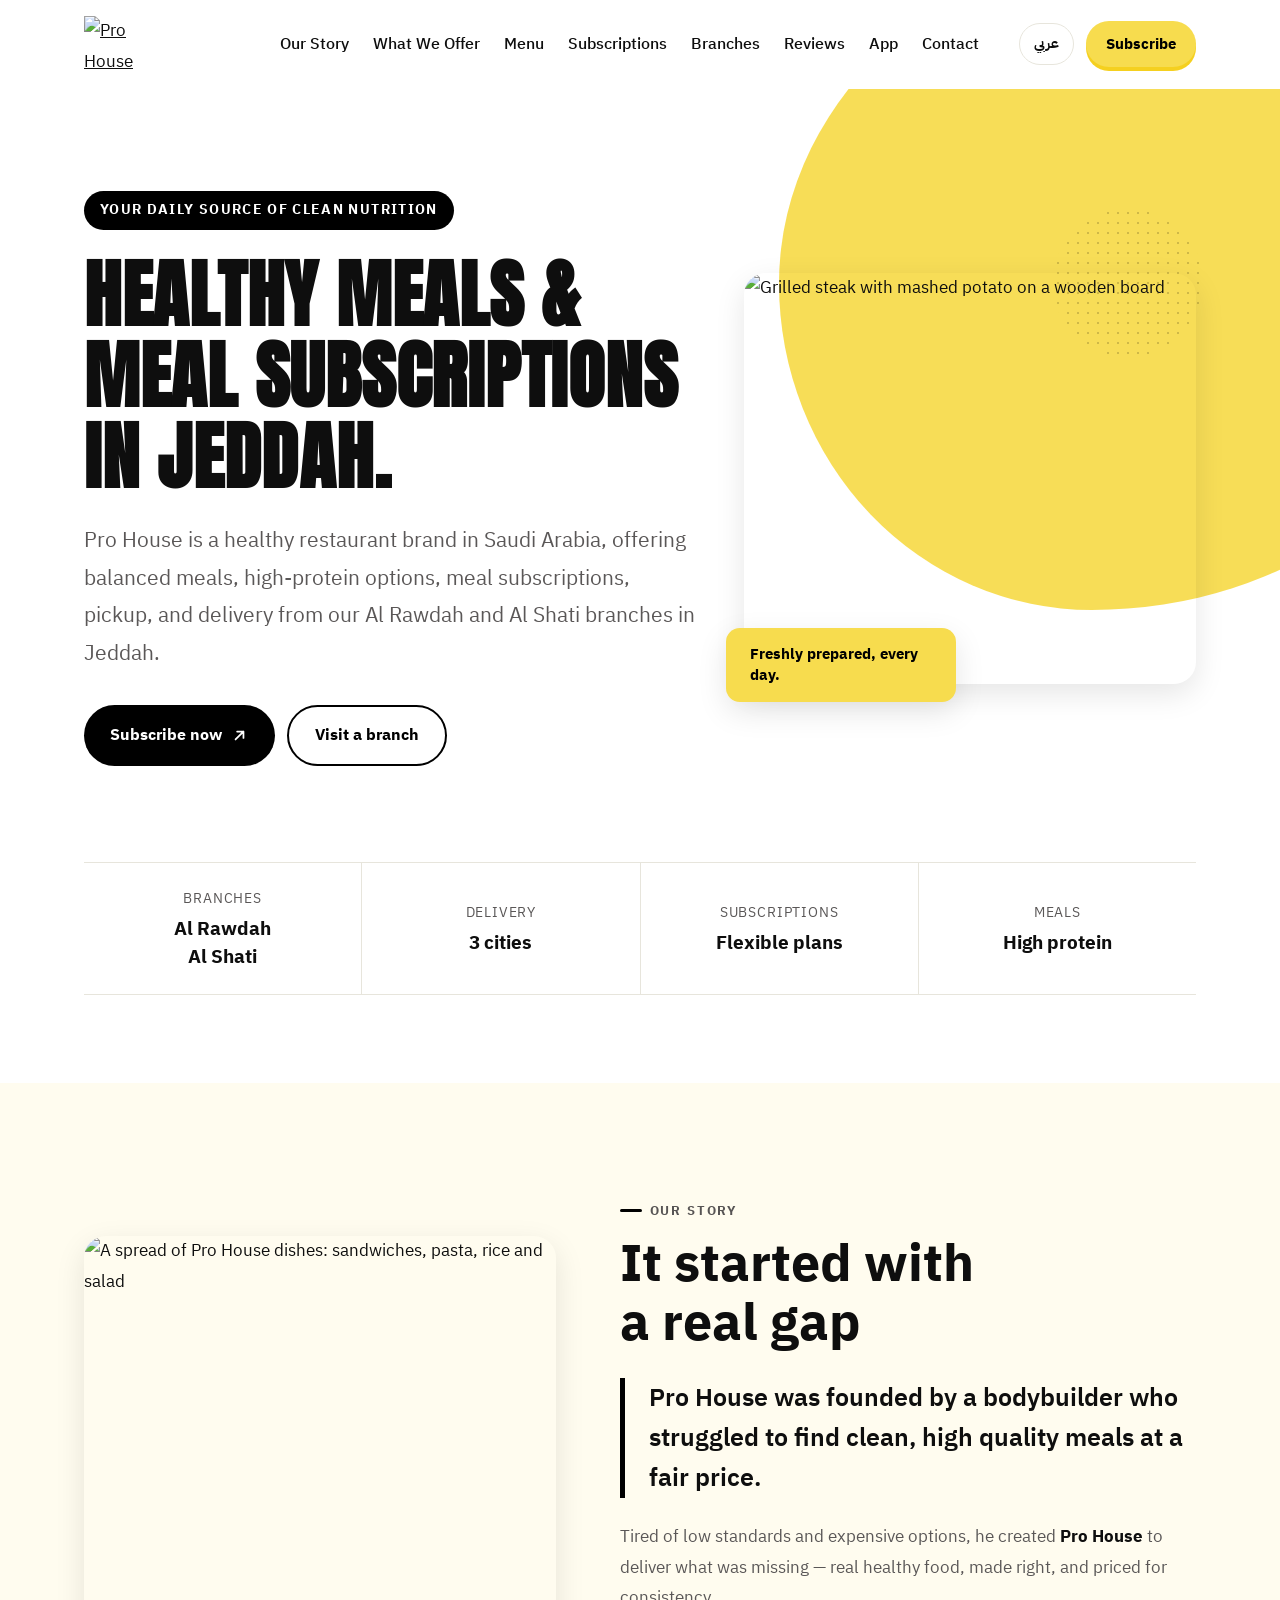
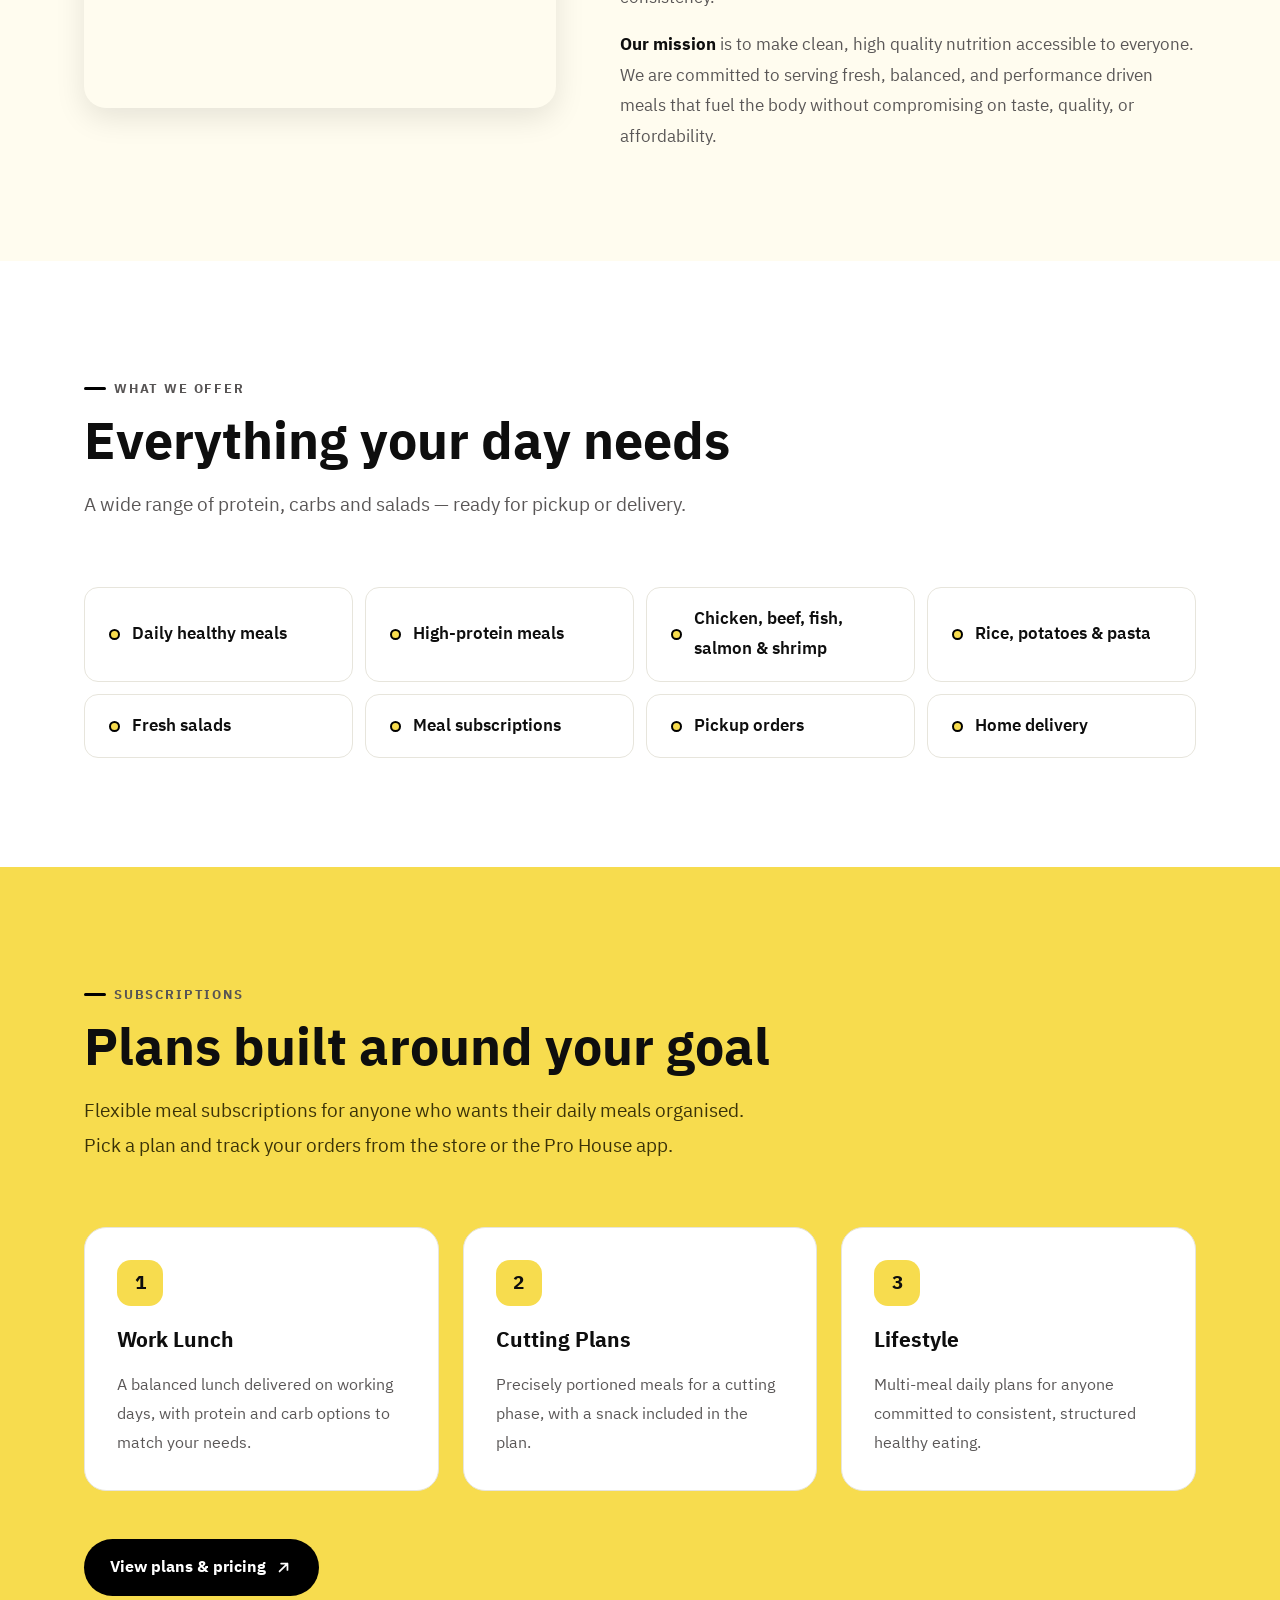
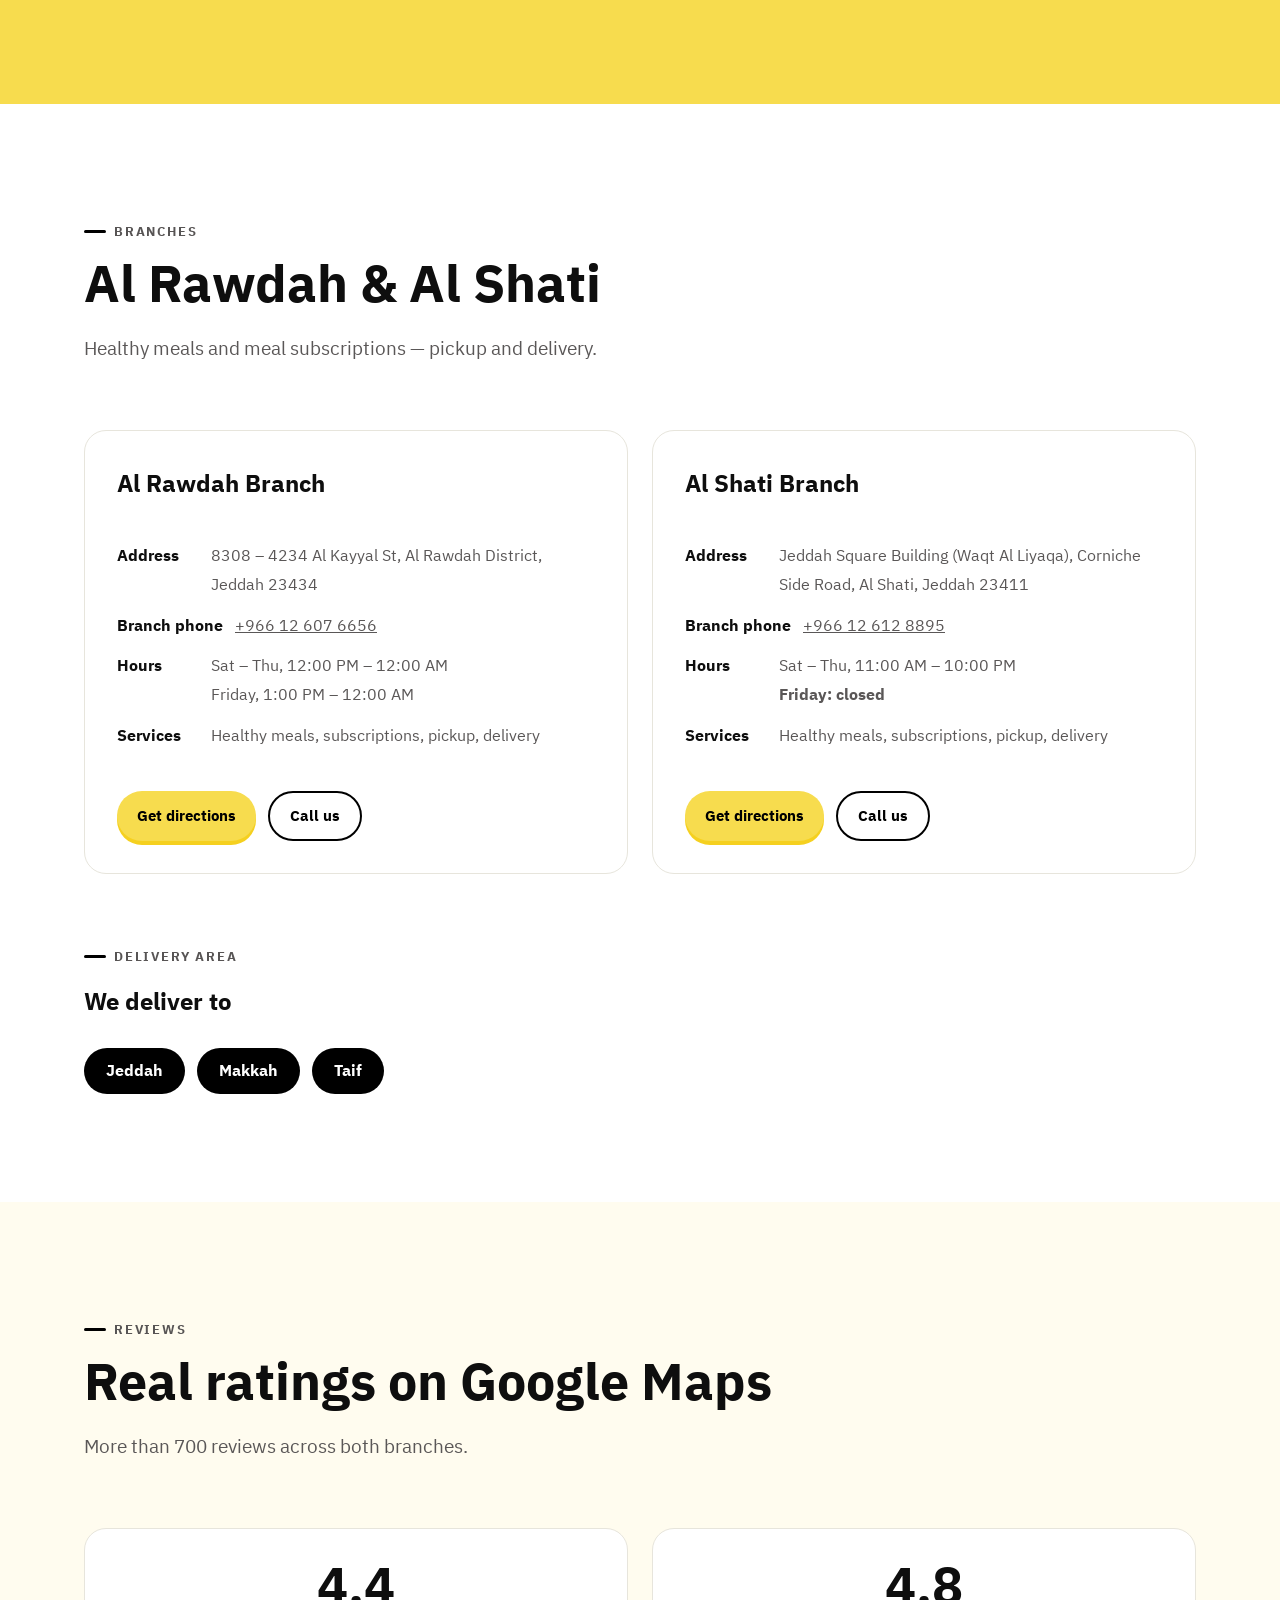
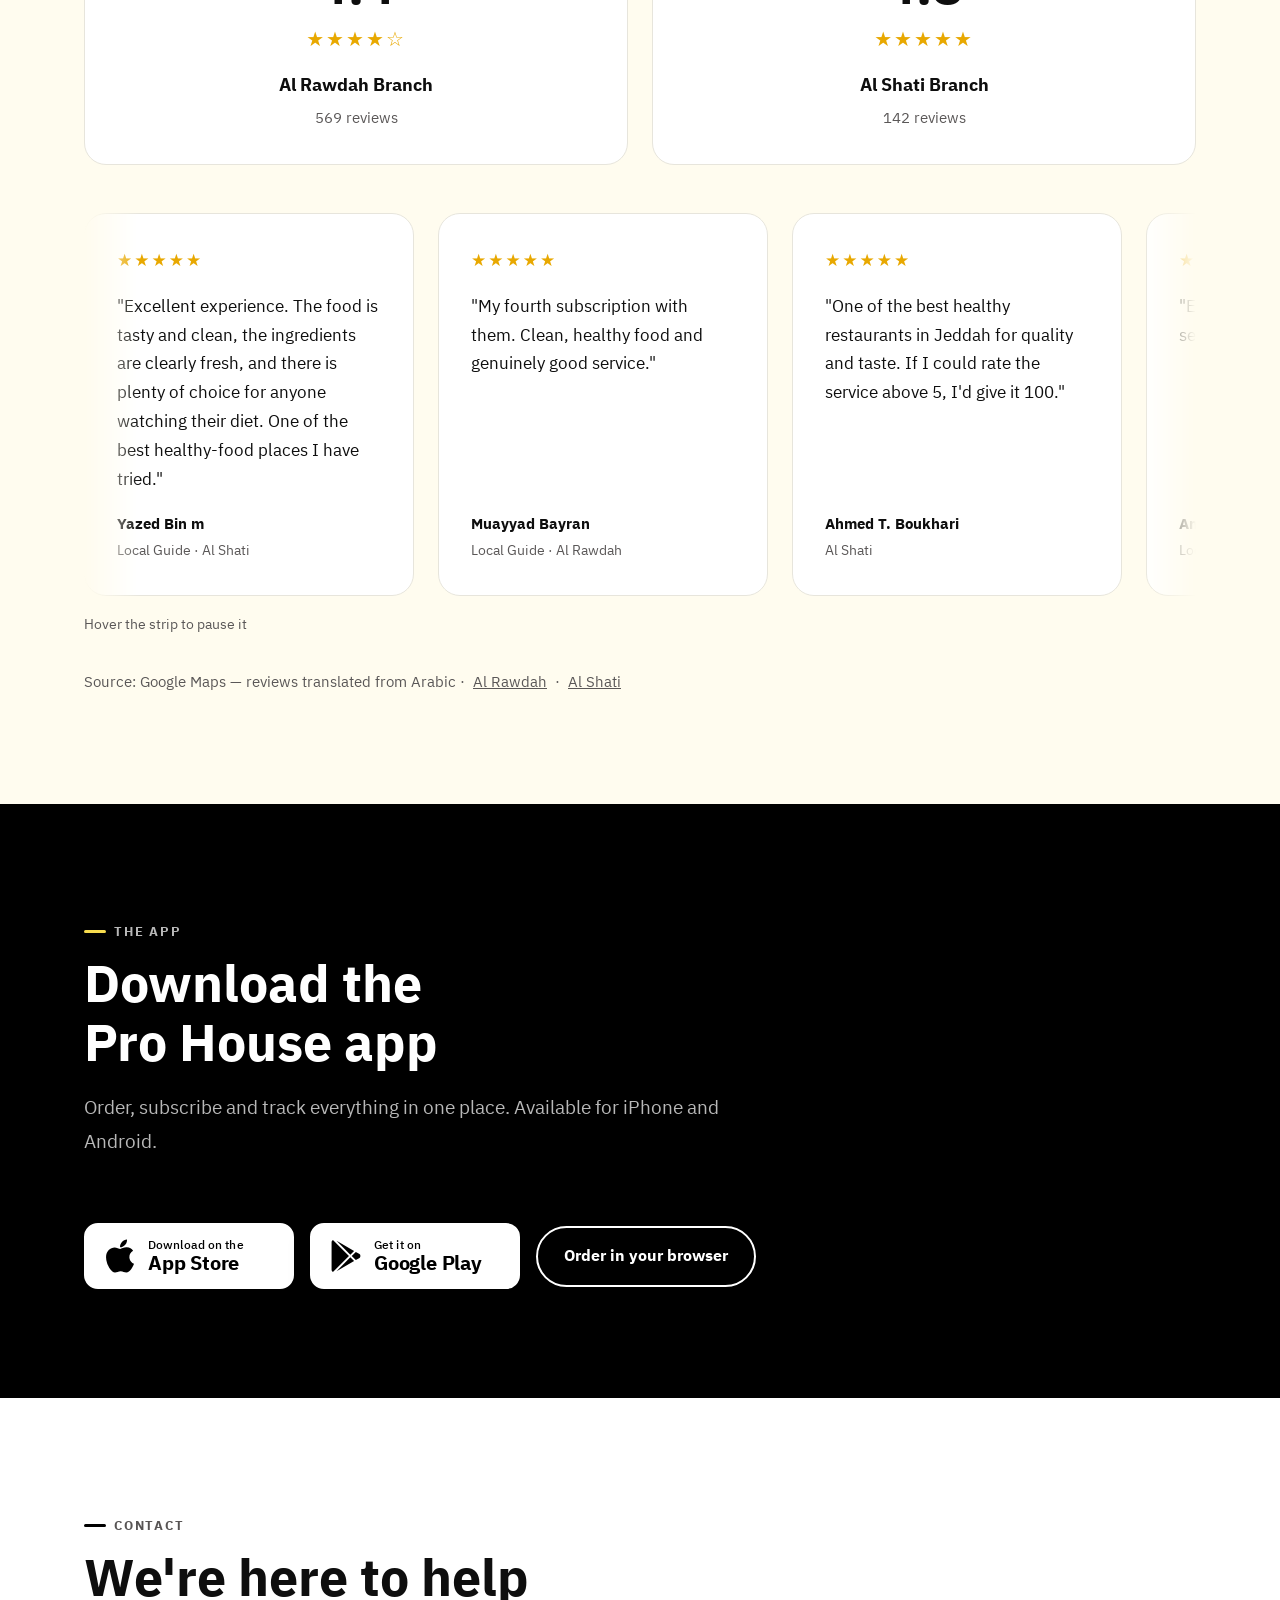
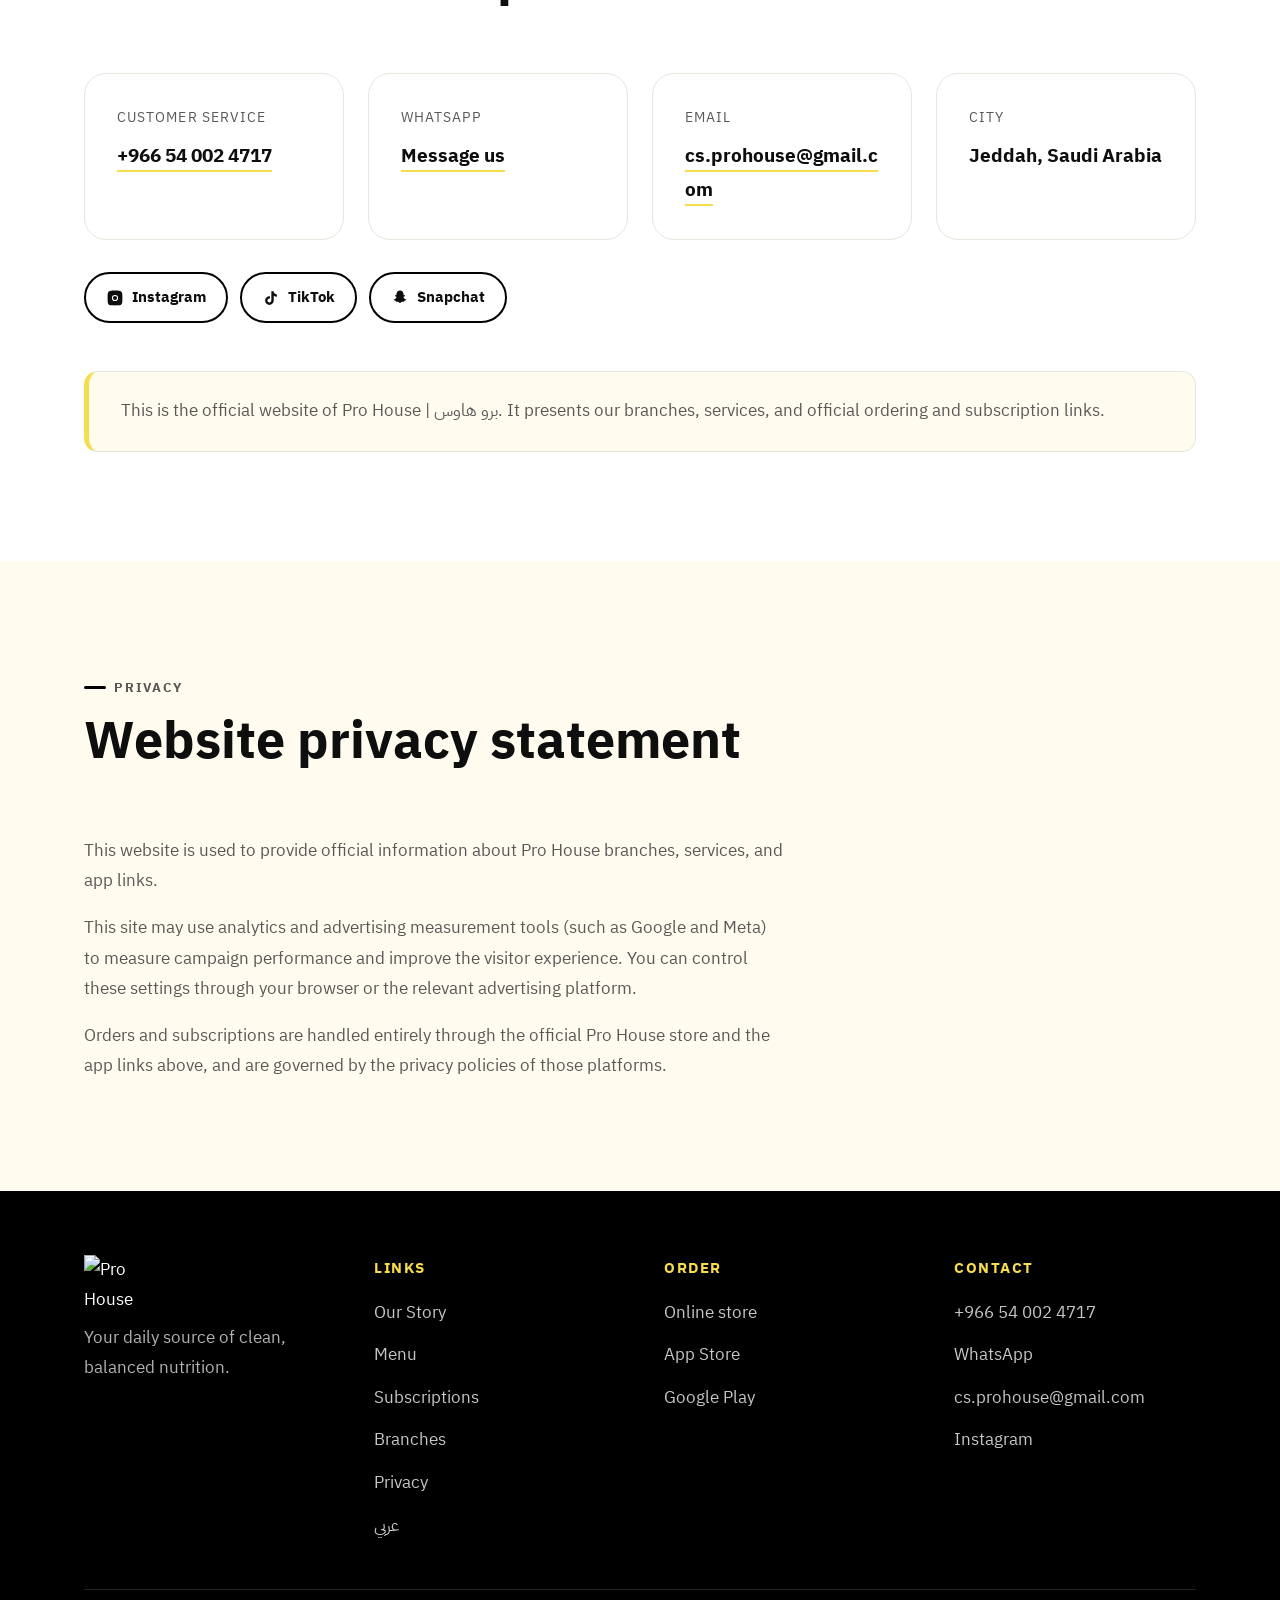
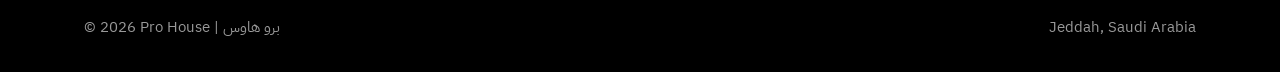
==== commit b53816ce: "Add prominent Pro House app download buttons" ====
--- a/en/index.html
+++ b/en/index.html
@@ -15,6 +15,7 @@
 <!-- Live at https://prohouse.sa/en/
      If a custom domain is added later, search-and-replace that base URL here and in /index.html. -->
 
+<meta name="google-site-verification" content="9ruN8sCdSUCV5c4O7afUANjVeUwZWqWvBLvov2pR5ZE" />
 <meta name="google-site-verification" content="ZWYsqVeYjbXwPTWM77rFlO5Q5-U6uEDEeo4cfFVVYhA" />
 <meta name="google-site-verification" content="vjXMc3RIHOM3m92mBqz0bJLC3P2terDLn8IVDStw_hU" />
 <meta name="google-site-verification" content="google9a8d7f610cfa679c" />
@@ -339,17 +340,17 @@
     <div class="wrap">
       <div class="sec-head reveal">
         <span class="eyebrow">The app</span>
-        <h2 class="sec-title">Pro House app</h2>
-        <p class="sec-lede">Order, subscribe and track everything in one place.</p>
+        <h2 class="sec-title">Download the Pro House app</h2>
+        <p class="sec-lede">Order, subscribe and track everything in one place. Available for iPhone and Android.</p>
       </div>
       <div class="apps reveal d1">
-        <a class="btn btn-yellow" href="https://apps.apple.com/sa/app/pro-house-%D8%A8%D8%B1%D9%88-%D9%87%D8%A7%D9%88%D8%B3/id6466739432?l=ar" target="_blank" rel="noopener">
+        <a class="store-btn" href="https://apps.apple.com/sa/app/pro-house-%D8%A8%D8%B1%D9%88-%D9%87%D8%A7%D9%88%D8%B3/id6466739432?l=ar" target="_blank" rel="noopener" aria-label="Download the Pro House app from the App Store">
           <svg viewBox="0 0 384 512" aria-hidden="true"><path d="M318.7 268.7c-.2-36.7 16.4-64.4 50-84.8-18.8-26.9-47.2-41.7-84.7-44.6-35.5-2.8-74.3 20.7-88.5 20.7-15 0-49.4-19.7-76.4-19.7C63.3 141.2 4 184.8 4 273.5q0 39.3 14.4 81.2c12.8 36.7 59 126.7 107.2 125.2 25.2-.6 43-17.9 75.8-17.9 31.8 0 48.3 17.9 76.4 17.9 48.6-.7 90.4-82.5 102.6-119.3-65.2-30.7-61.7-90-61.7-91.9zm-56.6-164.2c27.3-32.4 24.8-61.9 24-72.5-24.1 1.4-52 16.4-67.9 34.9-17.5 19.8-27.8 44.3-25.6 71.9 26.1 2 49.9-11.4 69.5-34.3z"/></svg>
-          App Store
-        </a>
-        <a class="btn btn-yellow" href="https://play.google.com/store/apps/details?id=com.yumealz.prohouse" target="_blank" rel="noopener">
+          <span><small>Download on the</small><strong>App Store</strong></span>
+        </a>
+        <a class="store-btn" href="https://play.google.com/store/apps/details?id=com.yumealz.prohouse" target="_blank" rel="noopener" aria-label="Get the Pro House app on Google Play for Android">
           <svg viewBox="0 0 512 512" aria-hidden="true"><path d="M325.3 234.3L104.6 13l280.8 161.2-60.1 60.1zM47 0C34 6.8 25.3 19.2 25.3 35.3v441.3c0 16.1 8.7 28.5 21.7 35.3l256.6-256L47 0zm425.2 225.6l-58.9-34.1-65.7 64.5 65.7 64.5 60.1-34.1c18-14.3 18-46.5-1.2-60.8zM104.6 499l280.8-161.2-60.1-60.1L104.6 499z"/></svg>
-          Google Play
+          <span><small>Get it on</small><strong>Google Play</strong></span>
         </a>
         <a class="btn btn-outline" href="https://app.techrar.com/prohouse" target="_blank" rel="noopener">Order in your browser</a>
       </div>
--- a/assets/style.css
+++ b/assets/style.css
@@ -317,7 +317,20 @@
 .band-black .city{background:var(--yellow);color:var(--black)}
 
 /* --------------------------------------------------------------- apps -- */
-.apps{display:flex;flex-wrap:wrap;gap:var(--s4);margin-top:var(--s6)}
+.apps{display:flex;flex-wrap:wrap;align-items:center;gap:var(--s4);margin-top:var(--s6)}
+.store-btn{
+  display:inline-flex;align-items:center;gap:var(--s3);min-width:210px;min-height:66px;
+  padding:10px 18px;border:2px solid var(--white);border-radius:var(--r-md);
+  background:var(--white);color:var(--black);text-decoration:none;
+  box-shadow:0 8px 22px rgba(0,0,0,.22);
+  transition:transform var(--dur) var(--ease),background var(--dur-fast),border-color var(--dur-fast),box-shadow var(--dur) var(--ease);
+}
+.store-btn:hover{background:var(--yellow);border-color:var(--yellow);transform:translateY(-2px);box-shadow:var(--shadow-yellow)}
+.store-btn:active{transform:translateY(0)}
+.store-btn svg{width:32px;height:38px;fill:currentColor;flex:0 0 auto}
+.store-btn span{display:grid;gap:2px;line-height:1;text-align:start}
+.store-btn small{font-size:11.5px;font-weight:500;letter-spacing:.01em}
+.store-btn strong{font-size:20px;font-weight:700;letter-spacing:-.01em}
 .band-black .btn-outline{border-color:var(--white);color:var(--white)}
 .band-black .btn-outline:hover{background:var(--white);color:var(--black)}
 
@@ -507,6 +520,9 @@
   }
   .site-footer ul{gap:var(--s1)}
   .social{min-height:44px}
+  .apps{align-items:stretch}
+  .store-btn{flex:1 1 210px}
+  .apps .btn-outline{flex:1 1 100%;min-height:48px}
 }
 @media print{
   .site-header,.hero-cta,.apps,.nav-toggle{display:none}
